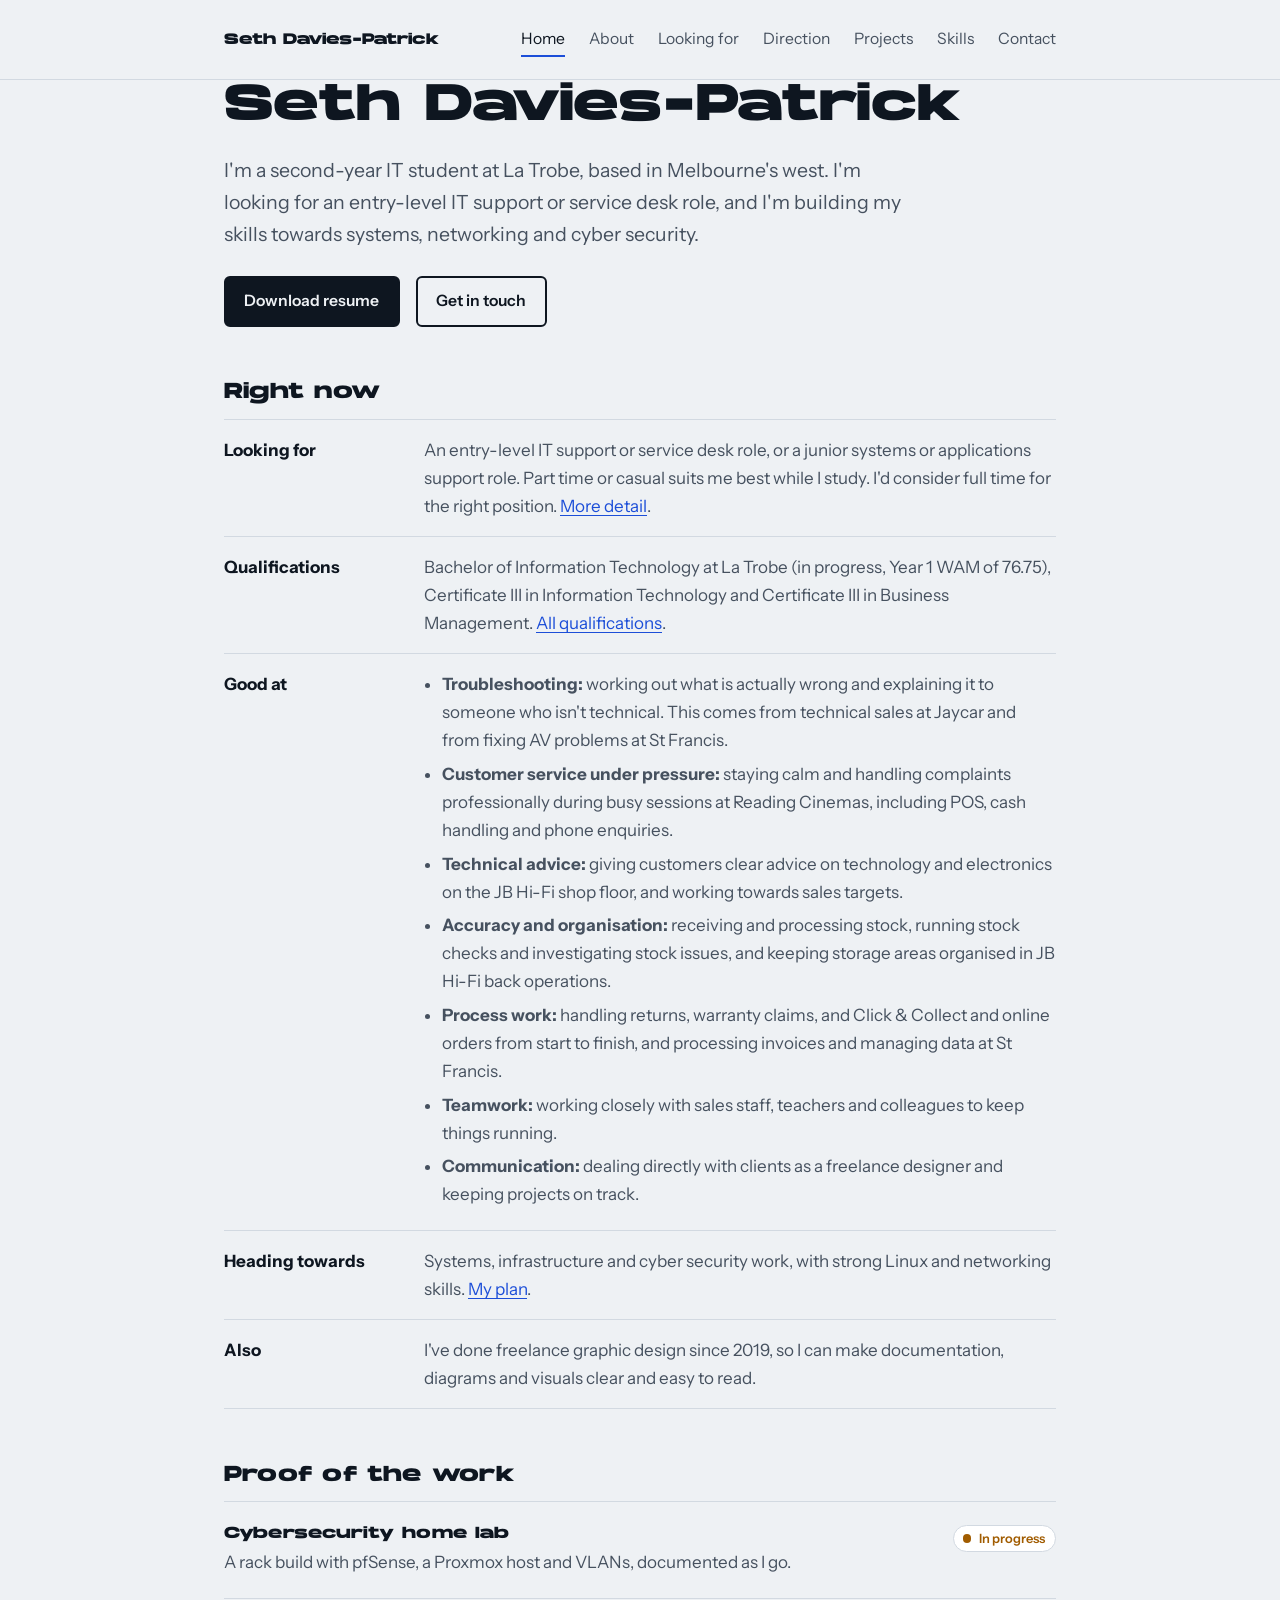
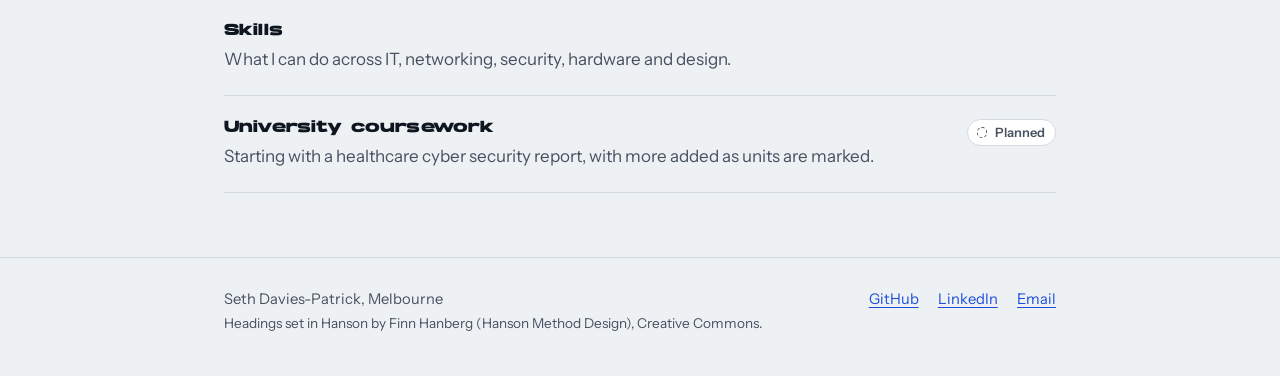
==== index.html @ 39760b89 "MANY CHANGES" ====
<!DOCTYPE html>
<html lang="en">
<head>
<meta charset="utf-8">
<meta name="viewport" content="width=device-width, initial-scale=1">
<title>Seth Davies-Patrick | IT student looking for a support role</title>
<meta name="description" content="Seth Davies-Patrick, a second-year IT student in Melbourne's west looking for an entry-level IT support or service desk role.">
<meta name="color-scheme" content="light dark">
<link rel="icon" href="data:image/svg+xml,%3Csvg xmlns='http://www.w3.org/2000/svg' viewBox='0 0 32 32'%3E%3Crect width='32' height='32' rx='6' fill='%230e1620'/%3E%3Ccircle cx='9' cy='16' r='3' fill='%233dd68c'/%3E%3Cpath d='M14 16h10M19 10v12' stroke='%23fff' stroke-width='2.4' stroke-linecap='round'/%3E%3C/svg%3E">
<link rel="preconnect" href="https://fonts.googleapis.com">
<link rel="preconnect" href="https://fonts.gstatic.com" crossorigin>
<link rel="stylesheet" href="https://fonts.googleapis.com/css2?family=Bricolage+Grotesque:opsz,wght@12..96,600;12..96,700;12..96,800&family=Instrument+Sans:wght@400;500;600&display=swap">
<link rel="stylesheet" href="assets/css/style.css">
</head>
<body>
<a class="skip" href="#main">Skip to content</a>
<header class="site-header">
  <div class="wrap">
    <a class="brand" href="index.html">Seth Davies-Patrick</a>
    <nav class="site-nav" aria-label="Main"><a href="index.html" aria-current="page">Home</a><a href="about.html">About</a><a href="looking-for.html">Looking for</a><a href="direction.html">Direction</a><a href="projects/index.html">Projects</a><a href="skills.html">Skills</a><a href="contact.html">Contact</a></nav>
  </div>
</header>
<main id="main" class="wrap">
<section class="hero"><h1>Seth Davies-Patrick</h1><p class="lede">I'm a second-year IT student at La Trobe, based in Melbourne's west. I'm looking for an entry-level IT support or service desk role, and I'm building my skills towards systems, networking and cyber security.</p>
  <div class="actions">
    <a class="btn primary" href="resume.pdf">Download resume</a>
    <a class="btn" href="contact.html">Get in touch</a>
  </div>
</section>
<section class="section">
  <h2>Right now</h2>
  <dl class="facts">
    <div><dt>Looking for</dt><dd>An entry-level IT support or service desk role, or a junior systems or applications support role. Part time or casual suits me best while I study. I'd consider full time for the right position. <a href="looking-for.html">More detail</a>.</dd></div>
    <div><dt>Qualifications</dt><dd>Bachelor of Information Technology at La Trobe (in progress, Year 1 WAM of 76.75), Certificate III in Information Technology and Certificate III in Business Management. <a href="about.html#education">All qualifications</a>.</dd></div>
    <div><dt>Good at</dt><dd>
      <ul class="plain" style="margin-bottom:0;padding-left:1.1rem">
        <li><strong>Troubleshooting:</strong> working out what is actually wrong and explaining it to someone who isn't technical. This comes from technical sales at Jaycar and from fixing AV problems at St Francis.</li>
        <li><strong>Customer service under pressure:</strong> staying calm and handling complaints professionally during busy sessions at Reading Cinemas, including POS, cash handling and phone enquiries.</li>
        <li><strong>Technical advice:</strong> giving customers clear advice on technology and electronics on the JB Hi-Fi shop floor, and working towards sales targets.</li>
        <li><strong>Accuracy and organisation:</strong> receiving and processing stock, running stock checks and investigating stock issues, and keeping storage areas organised in JB Hi-Fi back operations.</li>
        <li><strong>Process work:</strong> handling returns, warranty claims, and Click &amp; Collect and online orders from start to finish, and processing invoices and managing data at St Francis.</li>
        <li><strong>Teamwork:</strong> working closely with sales staff, teachers and colleagues to keep things running.</li>
        <li><strong>Communication:</strong> dealing directly with clients as a freelance designer and keeping projects on track.</li>
      </ul></dd></div>
    <div><dt>Heading towards</dt><dd>Systems, infrastructure and cyber security work, with strong Linux and networking skills. <a href="direction.html">My plan</a>.</dd></div>
    <div><dt>Also</dt><dd>I've done freelance graphic design since 2019, so I can make documentation, diagrams and visuals clear and easy to read.</dd></div>
  </dl>
</section>
<section class="section">
  <h2>Proof of the work</h2>
  <div class="rows">
    <article class="row">
      <div>
        <h3><a href="projects/homelab.html">Cybersecurity home lab</a></h3>
        <p>A rack build with pfSense, a Proxmox host and VLANs, documented as I go.</p>
      </div>
      <span class="chip progress">In progress</span>
    </article>
    <article class="row">
      <div>
        <h3><a href="skills.html">Skills</a></h3>
        <p>What I can do across IT, networking, security, hardware and design.</p>
      </div>
    </article>
    <article class="row">
      <div>
        <h3><a href="projects/uni-coursework.html">University coursework</a></h3>
        <p>Starting with a healthcare cyber security report, with more added as units are marked.</p>
      </div>
      <span class="chip planned">Planned</span>
    </article>
  </div>
</section>

</main>
<footer class="site-footer">
  <div class="wrap">
    <p>Seth Davies-Patrick, Melbourne<br><span class="credit">Headings set in Hanson by Finn Hanberg (Hanson Method Design), Creative Commons.</span></p>
    <div class="links">
      <a href="https://github.com/sethosauruss" rel="noopener">GitHub</a>
      <a href="https://au.linkedin.com/in/sethdaviespatrick" rel="noopener">LinkedIn</a>
      <a href="mailto:sethdaviespatrick@gmail.com">Email</a>
    </div>
  </div>
</footer>
</body>
</html>
---- assets/css/style.css ----
@font-face {
  font-family: "Hanson";
  src: url("../fonts/hanson-bold.woff2") format("woff2");
  font-weight: 700;
  font-style: normal;
  font-display: swap;
}

/* Seth Davies-Patrick portfolio
   Look: light, cool-grey, network-diagram. VLAN colours are the only accents. */

:root {
  --bg: #eef1f4;
  --panel: #ffffff;
  --ink: #0e1620;
  --ink-2: #46515f;
  --line: #d2d9e1;
  --accent: #1c4ed8;
  --ok: #0b8a4b;
  --lab: #6a3fd1;
  --trusted: #1c4ed8;
  --iot: #a15c00;

  --font-head: "Hanson", "Segoe UI", system-ui, sans-serif;
  --font-body: "Instrument Sans", "Segoe UI", system-ui, sans-serif;
  --font-mono: "JetBrains Mono", ui-monospace, Consolas, monospace;
  --col: 880px;
}

@media (prefers-color-scheme: dark) {
  :root {
    --bg: #0c1118;
    --panel: #131a23;
    --ink: #e8edf3;
    --ink-2: #9aa6b5;
    --line: #243040;
    --accent: #7aa2ff;
    --ok: #3dd68c;
    --lab: #b79cff;
    --trusted: #7aa2ff;
    --iot: #f0a94a;
  }
}

* { box-sizing: border-box; }

html { -webkit-text-size-adjust: 100%; }

body {
  margin: 0;
  background: var(--bg);
  color: var(--ink);
  font-family: var(--font-body);
  font-size: 1.0625rem;
  line-height: 1.65;
  -webkit-font-smoothing: antialiased;
}

a { color: var(--accent); text-underline-offset: 3px; }
a:hover { text-decoration-thickness: 2px; }
:focus-visible { outline: 3px solid var(--accent); outline-offset: 2px; border-radius: 2px; }

.skip {
  position: absolute; left: -999px; top: 0;
  background: var(--panel); color: var(--ink); padding: .6rem 1rem; z-index: 10;
}
.skip:focus { left: 1rem; top: 1rem; }

.wrap { max-width: var(--col); margin: 0 auto; padding: 0 1.5rem; }

/* ---------- Header / footer ---------- */
.site-header { padding: 1.4rem 0; border-bottom: 1px solid var(--line); }
.site-header .wrap {
  display: flex; flex-wrap: wrap; align-items: baseline;
  justify-content: space-between; gap: .6rem 2rem;
}
.brand {
  font-family: var(--font-head); font-weight: 700; font-size: .95rem;
  color: var(--ink); text-decoration: none;
}
.site-nav { display: flex; flex-wrap: wrap; gap: .3rem 1.5rem; }
.site-nav a {
  color: var(--ink-2); text-decoration: none; font-size: .98rem;
  padding: .2rem 0; border-bottom: 2px solid transparent;
}
.site-nav a:hover { color: var(--ink); }
.site-nav a[aria-current="page"] { color: var(--ink); border-bottom-color: var(--accent); }

.site-footer { border-top: 1px solid var(--line); padding: 1.8rem 0 2.5rem; margin-top: 4rem; }
.site-footer .wrap {
  display: flex; flex-wrap: wrap; justify-content: space-between; gap: .6rem 2rem;
  color: var(--ink-2); font-size: .92rem;
}
.site-footer p { margin: 0; }
.site-footer .links { display: flex; gap: 1.2rem; }

/* ---------- Type ---------- */
h1, h2, h3 { font-family: var(--font-head); line-height: 1.15; margin: 0; letter-spacing: .01em; font-weight: 700; }
h1 { font-size: clamp(1.9rem, 5.2vw, 3.2rem); font-weight: 700; letter-spacing: .005em; line-height: 1.1; overflow-wrap: anywhere; }
h2 { font-size: 1.35rem; font-weight: 700; margin-bottom: .8rem; }
h3 { font-size: 1rem; font-weight: 700; margin-bottom: .3rem; }
p { margin: 0 0 1em; max-width: 66ch; }
.lede { font-size: 1.22rem; color: var(--ink-2); max-width: 54ch; margin-top: 1.1rem; }

main { padding-top: 3.2rem; }
.section { margin-top: 3.4rem; }
.section > p:last-child { margin-bottom: 0; }

.mono { font-family: var(--font-mono); font-size: .85rem; }

/* ---------- Hero ---------- */
.hero .actions { display: flex; flex-wrap: wrap; gap: .8rem 1rem; margin-top: 1.6rem; }
.btn {
  display: inline-block; text-decoration: none; font-weight: 600; font-size: .98rem;
  padding: .65rem 1.15rem; border-radius: 6px; border: 2px solid var(--ink);
  color: var(--ink);
}
.btn:hover { background: var(--ink); color: var(--bg); }
.btn.primary { background: var(--ink); color: var(--bg); }
.btn.primary:hover { background: var(--accent); border-color: var(--accent); color: #fff; }

/* ---------- Topology diagram ---------- */
.topology { margin: 3rem 0 0; }
.topology .panel {
  background: var(--panel); border: 1px solid var(--line); border-radius: 8px;
  padding: 1.2rem 1rem 1rem;
}
.topology svg { display: block; width: 100%; height: auto; }
.topology figcaption { margin-top: .8rem; color: var(--ink-2); font-size: .92rem; max-width: 70ch; }

.d-box { fill: var(--panel); stroke: var(--ink); stroke-width: 1.6; }
.d-box.planned { stroke: var(--ink); }
.d-link { stroke: var(--ink); stroke-width: 1.6; fill: none; }
.d-title { fill: var(--ink); font: 700 14px var(--font-body); }
.d-sub { fill: var(--ink-2); font: 400 12px var(--font-body); }
.d-label { fill: var(--ink-2); font: 500 12px var(--font-body); }
.d-rule { stroke: var(--line); stroke-width: 1; }
.d-bar-lab { fill: var(--lab); }
.d-bar-trusted { fill: var(--trusted); }
.d-bar-iot { fill: var(--iot); }
.d-led { fill: var(--ok); }

.diagram-list { display: none; margin: 0; padding: 0; list-style: none; }
.diagram-list li { padding: .5rem 0; border-top: 1px solid var(--line); }
.diagram-list li:first-child { border-top: 0; }

/* ---------- Status chips ---------- */
.chip {
  display: inline-flex; align-items: center; gap: .45rem; white-space: nowrap;
  font-size: .8rem; font-weight: 600; padding: .12rem .65rem .12rem .55rem;
  border: 1px solid var(--line); border-radius: 999px; background: var(--panel); color: var(--ink);
}
.chip::before { content: ""; width: .55rem; height: .55rem; border-radius: 50%; background: currentColor; }
.chip.running { color: var(--ok); }
.chip.progress { color: var(--iot); }
.chip.planned::before { background: transparent; border: 1.5px dashed currentColor; }
.chip.planned { color: var(--ink-2); }
.chip span { color: var(--ink); }

/* ---------- Rows (project index, facts) ---------- */
.rows { border-top: 1px solid var(--line); }
.row {
  display: grid; grid-template-columns: 1fr auto; gap: .4rem 1.5rem;
  padding: 1.4rem 0; border-bottom: 1px solid var(--line); align-items: start;
}
.row h3 a { color: var(--ink); text-decoration: none; }
.row h3 a:hover { color: var(--accent); text-decoration: underline; }
.row p { margin: 0; color: var(--ink-2); }

dl.facts { margin: 0; border-top: 1px solid var(--line); }
dl.facts > div {
  display: grid; grid-template-columns: 11rem 1fr; gap: .3rem 1.5rem;
  padding: 1rem 0; border-bottom: 1px solid var(--line);
}
dl.facts dt { font-weight: 700; font-family: var(--font-body); }
dl.facts dd { margin: 0; color: var(--ink-2); }

/* ---------- Lists on content pages ---------- */
.plain { margin: 0 0 1em; padding-left: 1.2rem; max-width: 66ch; }
.plain li { margin-bottom: .35rem; }

.vlans { display: grid; gap: .8rem; margin: 1rem 0 0; padding: 0; list-style: none; max-width: 66ch; }
.vlans li {
  background: var(--panel); border: 1px solid var(--line); border-left: 6px solid var(--c);
  padding: .8rem 1rem; border-radius: 4px;
}
.vlans strong { font-family: var(--font-body); }
.vlans .lab { --c: var(--lab); }
.vlans .trusted { --c: var(--trusted); }
.vlans .iot { --c: var(--iot); }

.steps { margin: 0 0 1em; padding-left: 1.4rem; max-width: 66ch; }
.steps li { margin-bottom: .5rem; padding-left: .3rem; }

.skillset { margin-top: 1.6rem; }
.skillset ul { list-style: none; padding: 0; margin: .5rem 0 0; display: flex; flex-wrap: wrap; gap: .5rem; }
.skillset li {
  background: var(--panel); border: 1px solid var(--line); border-radius: 6px;
  padding: .25rem .7rem; font-size: .95rem;
}

.empty {
  border: 2px dashed var(--line); border-radius: 8px; padding: 1.4rem 1.5rem; max-width: 66ch;
  color: var(--ink-2);
}
.empty p:last-child { margin-bottom: 0; }

.meta { color: var(--ink-2); font-size: .95rem; margin-top: .8rem; }

/* ---------- Small screens ---------- */
@media (max-width: 680px) {
  .topology svg { display: none; }
  .diagram-list { display: block; }
  .row { grid-template-columns: 1fr; }
  dl.facts > div { grid-template-columns: 1fr; }
  main { padding-top: 2.2rem; }
}

@media (prefers-reduced-motion: reduce) {
  * { scroll-behavior: auto !important; }
}

.credit { font-size: .85rem; }

.tag { display: inline-block; font-size: .78rem; font-weight: 600; letter-spacing: .02em; color: var(--ink-2); border: 1px solid var(--line); background: var(--panel); border-radius: 4px; padding: .05rem .5rem; margin-bottom: .45rem; }
.row p + p { margin-top: .6rem; }

.title-lg { font-size: clamp(1.9rem, 5.2vw, 3.2rem); line-height: 1.1; letter-spacing: .005em; overflow-wrap: anywhere; margin-bottom: 1rem; }
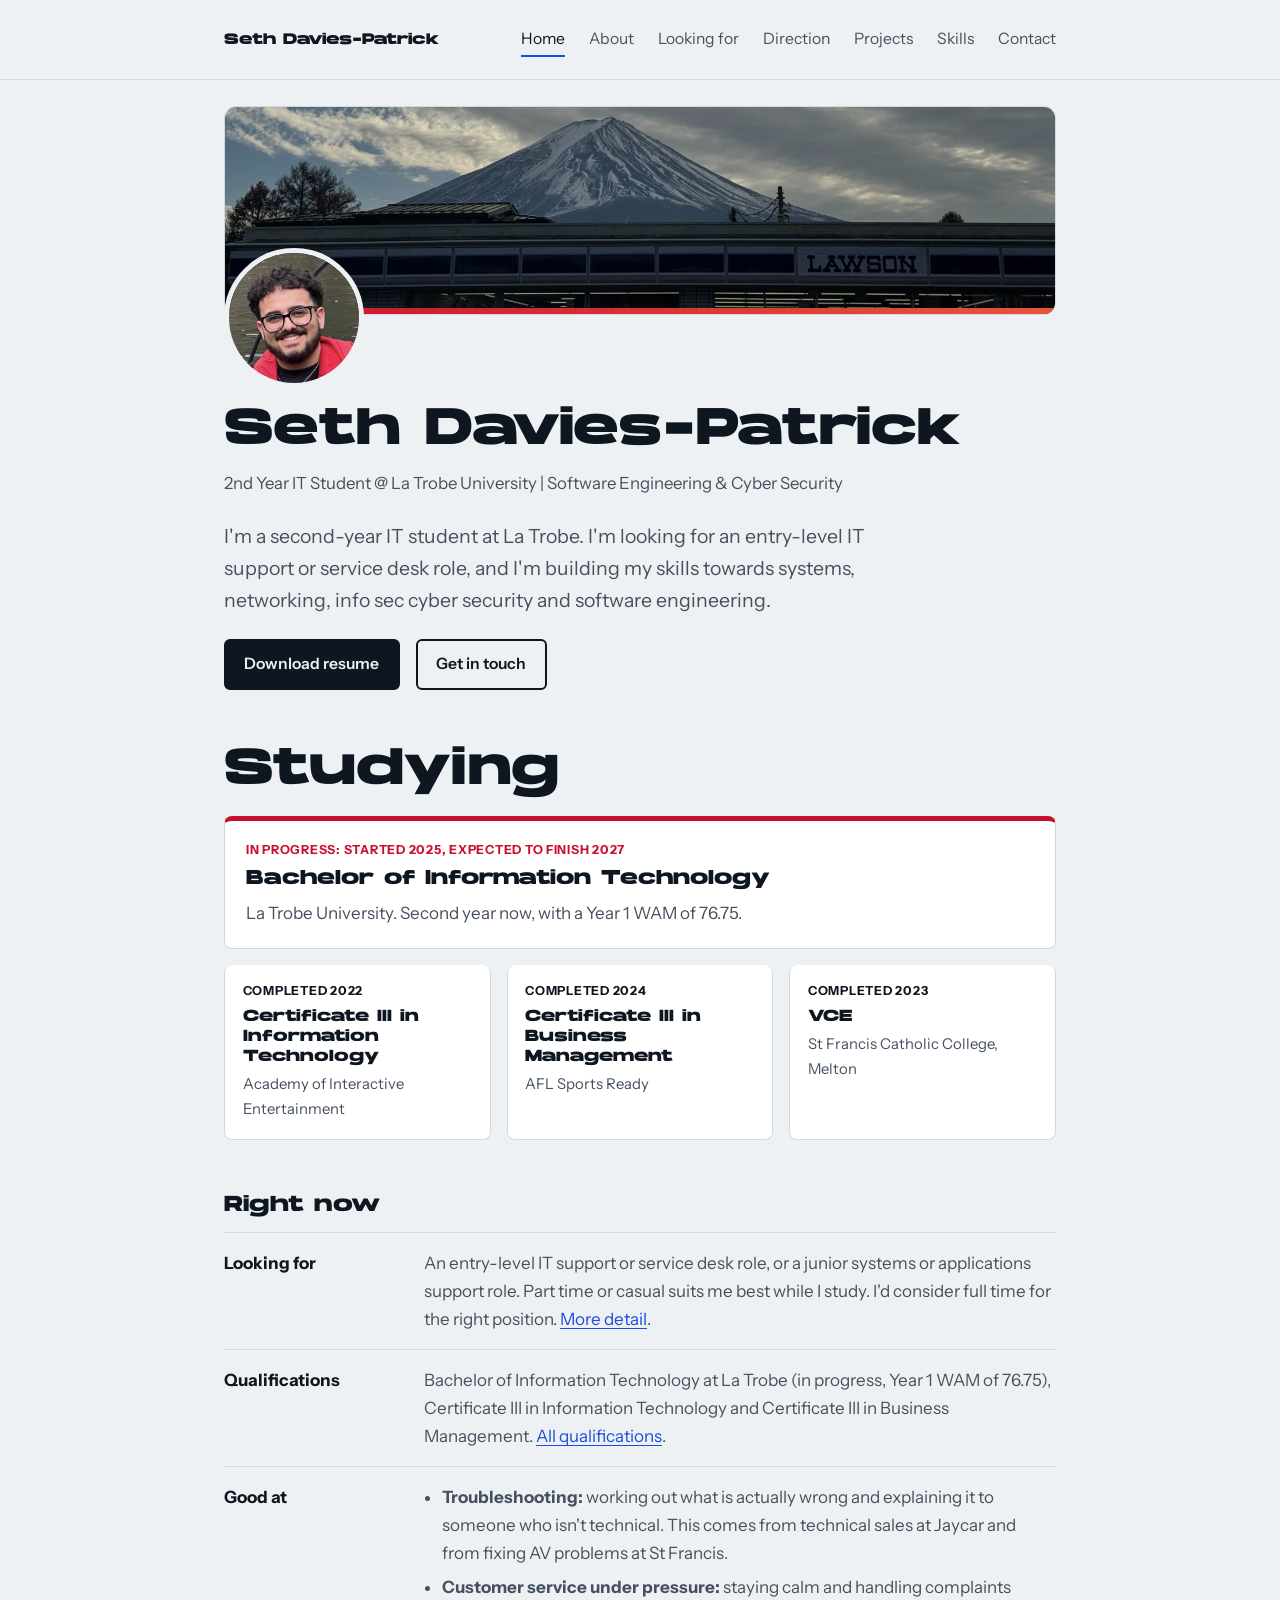
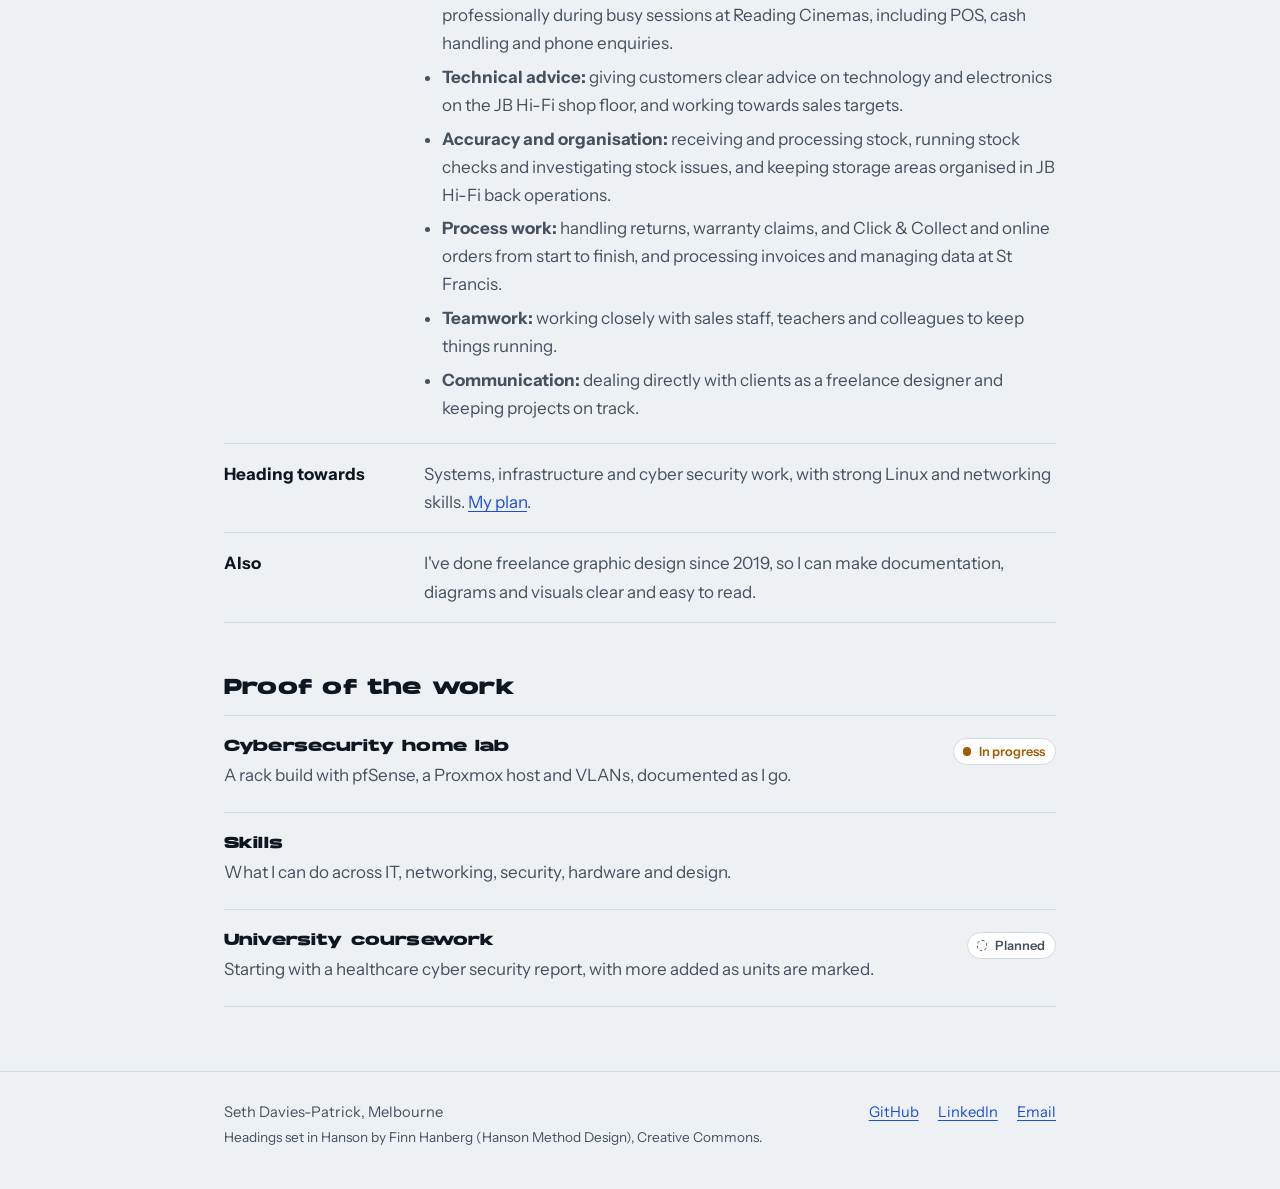
==== commit 0225f90b: "Widen target roles" ====
--- a/index.html
+++ b/index.html
@@ -21,10 +21,34 @@
   </div>
 </header>
 <main id="main" class="wrap">
-<section class="hero"><h1>Seth Davies-Patrick</h1><p class="lede">I'm a second-year IT student at La Trobe, based in Melbourne's west. I'm looking for an entry-level IT support or service desk role, and I'm building my skills towards systems, networking and cyber security.</p>
+
+<section class="profile">
+  <div class="banner"><img src="assets/img/banner.jpg" width="1400" height="350" alt="Mount Fuji rising behind a convenience store at dusk"></div>
+  <div class="profile-head">
+    <img class="pfp" src="assets/img/pfp.jpg" width="200" height="200" alt="Photo of Seth Davies-Patrick">
+    <div>
+      <h1>Seth Davies-Patrick</h1>
+      <p class="tagline">2nd Year IT Student @ La Trobe University | Software Engineering & Cyber Security</p>
+    </div>
+  </div>
+  <p class="lede">I'm a second-year IT student at La Trobe. I'm looking for an entry-level IT support or service desk role, and I'm building my skills towards systems, networking, info sec cyber security and software engineering.</p>
   <div class="actions">
     <a class="btn primary" href="resume.pdf">Download resume</a>
     <a class="btn" href="contact.html">Get in touch</a>
+  </div>
+</section>
+
+<section class="section studying">
+  <h2 class="title-lg">Studying</h2>
+  <div class="study-main">
+    <span class="k">In progress: started 2025, expected to finish 2027</span>
+    <strong>Bachelor of Information Technology</strong>
+    <span>La Trobe University. Second year now, with a Year 1 WAM of 76.75.</span>
+  </div>
+  <div class="tiles">
+    <a class="tile" href="about.html#education"><span class="k">Completed 2022</span><strong>Certificate III in Information Technology</strong><span>Academy of Interactive Entertainment</span></a>
+    <a class="tile" href="about.html#education"><span class="k">Completed 2024</span><strong>Certificate III in Business Management</strong><span>AFL Sports Ready</span></a>
+    <a class="tile" href="about.html#education"><span class="k">Completed 2023</span><strong>VCE</strong><span>St Francis Catholic College, Melton</span></a>
   </div>
 </section>
 <section class="section">
--- a/assets/css/style.css
+++ b/assets/css/style.css
@@ -20,6 +20,8 @@
   --lab: #6a3fd1;
   --trusted: #1c4ed8;
   --iot: #a15c00;
+  --red-1: #c8102e;
+  --red-2: #e8553a;
 
   --font-head: "Hanson", "Segoe UI", system-ui, sans-serif;
   --font-body: "Instrument Sans", "Segoe UI", system-ui, sans-serif;
@@ -39,6 +41,8 @@
     --lab: #b79cff;
     --trusted: #7aa2ff;
     --iot: #f0a94a;
+    --red-1: #ff5c6c;
+    --red-2: #ff8a5c;
   }
 }
 
@@ -103,6 +107,7 @@
 .lede { font-size: 1.22rem; color: var(--ink-2); max-width: 54ch; margin-top: 1.1rem; }
 
 main { padding-top: 3.2rem; }
+main:has(.profile) { padding-top: 1.6rem; }
 .section { margin-top: 3.4rem; }
 .section > p:last-child { margin-bottom: 0; }
 
@@ -226,3 +231,38 @@
 .row p + p { margin-top: .6rem; }
 
 .title-lg { font-size: clamp(1.9rem, 5.2vw, 3.2rem); line-height: 1.1; letter-spacing: .005em; overflow-wrap: anywhere; margin-bottom: 1rem; }
+
+/* ---------- Home profile ---------- */
+.profile { margin-top: 0; }
+.banner { position: relative; border-radius: 12px; overflow: hidden; border: 1px solid var(--line); }
+.banner img { display: block; width: 100%; height: auto; aspect-ratio: 4 / 1; object-fit: cover; }
+.banner::after { content: ""; position: absolute; left: 0; right: 0; bottom: 0; height: 6px;
+  background: linear-gradient(90deg, var(--red-1), var(--red-2)); }
+.profile-head { display: block; margin-top: -4.2rem; padding: 0; position: relative; }
+.pfp { display: block; width: 140px; height: 140px; margin-bottom: 1rem; border-radius: 50%; object-fit: cover; border: 5px solid var(--bg); background: var(--panel); flex: none; }
+.profile-head > div { min-width: 0; }
+.tagline { margin: .6rem 0 0; color: var(--ink-2); font-size: 1.05rem; }
+.profile .lede { margin-top: 1.4rem; }
+.profile .actions { display: flex; flex-wrap: wrap; gap: .8rem 1rem; margin-top: 1.4rem; }
+.tiles { display: grid; grid-template-columns: repeat(3, 1fr); gap: 1rem; margin-top: 2rem; }
+.tile { background: var(--panel); border: 1px solid var(--line); border-top: 5px solid var(--c); border-radius: 8px;
+  padding: 1rem 1.1rem 1.1rem; display: flex; flex-direction: column; gap: .35rem; }
+.tile .k { font-size: .78rem; font-weight: 700; letter-spacing: .06em; text-transform: uppercase; color: var(--c); }
+.tile strong { font-family: var(--font-head); font-size: 1rem; line-height: 1.25; }
+.tile span:last-child { color: var(--ink-2); font-size: .93rem; }
+.t-blue, .t-purple, .t-amber { --c: var(--red-1); }
+@media (max-width: 680px) {
+  .tiles { grid-template-columns: 1fr; }
+  .banner img { aspect-ratio: 5 / 2; }
+  .pfp { width: 110px; height: 110px; }
+  .profile-head { margin-top: -3.4rem; padding: 0; }
+}
+
+.study-main { background: var(--panel); border: 1px solid var(--line); border-top: 5px solid var(--red-1); border-radius: 8px;
+  padding: 1.2rem 1.3rem 1.3rem; display: flex; flex-direction: column; gap: .4rem; }
+.study-main .k { font-size: .78rem; font-weight: 700; letter-spacing: .06em; text-transform: uppercase; color: var(--red-1); }
+.study-main strong { font-family: var(--font-head); font-size: 1.25rem; line-height: 1.25; }
+.study-main span:last-child { color: var(--ink-2); }
+.studying .tiles { margin-top: 1rem; }
+a.tile { text-decoration: none; color: var(--ink); }
+a.tile:hover { border-color: var(--red-1); }
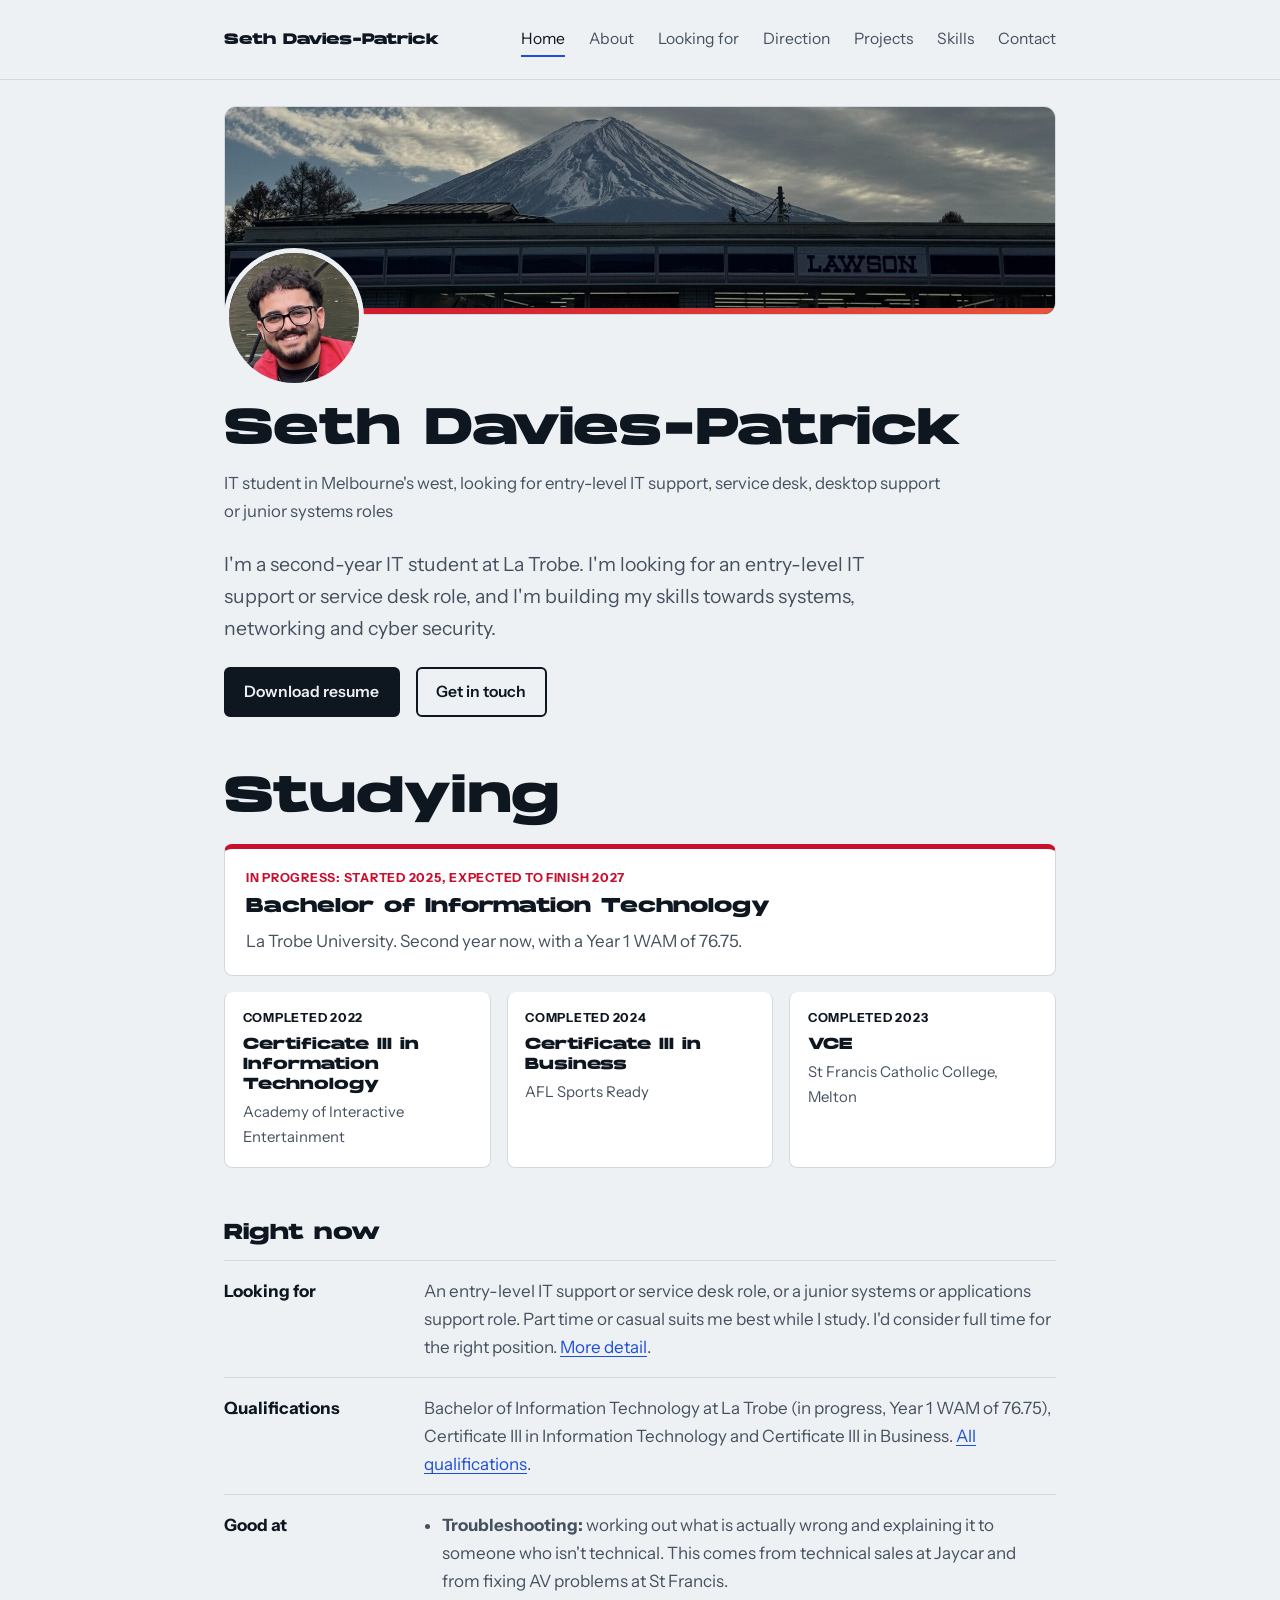
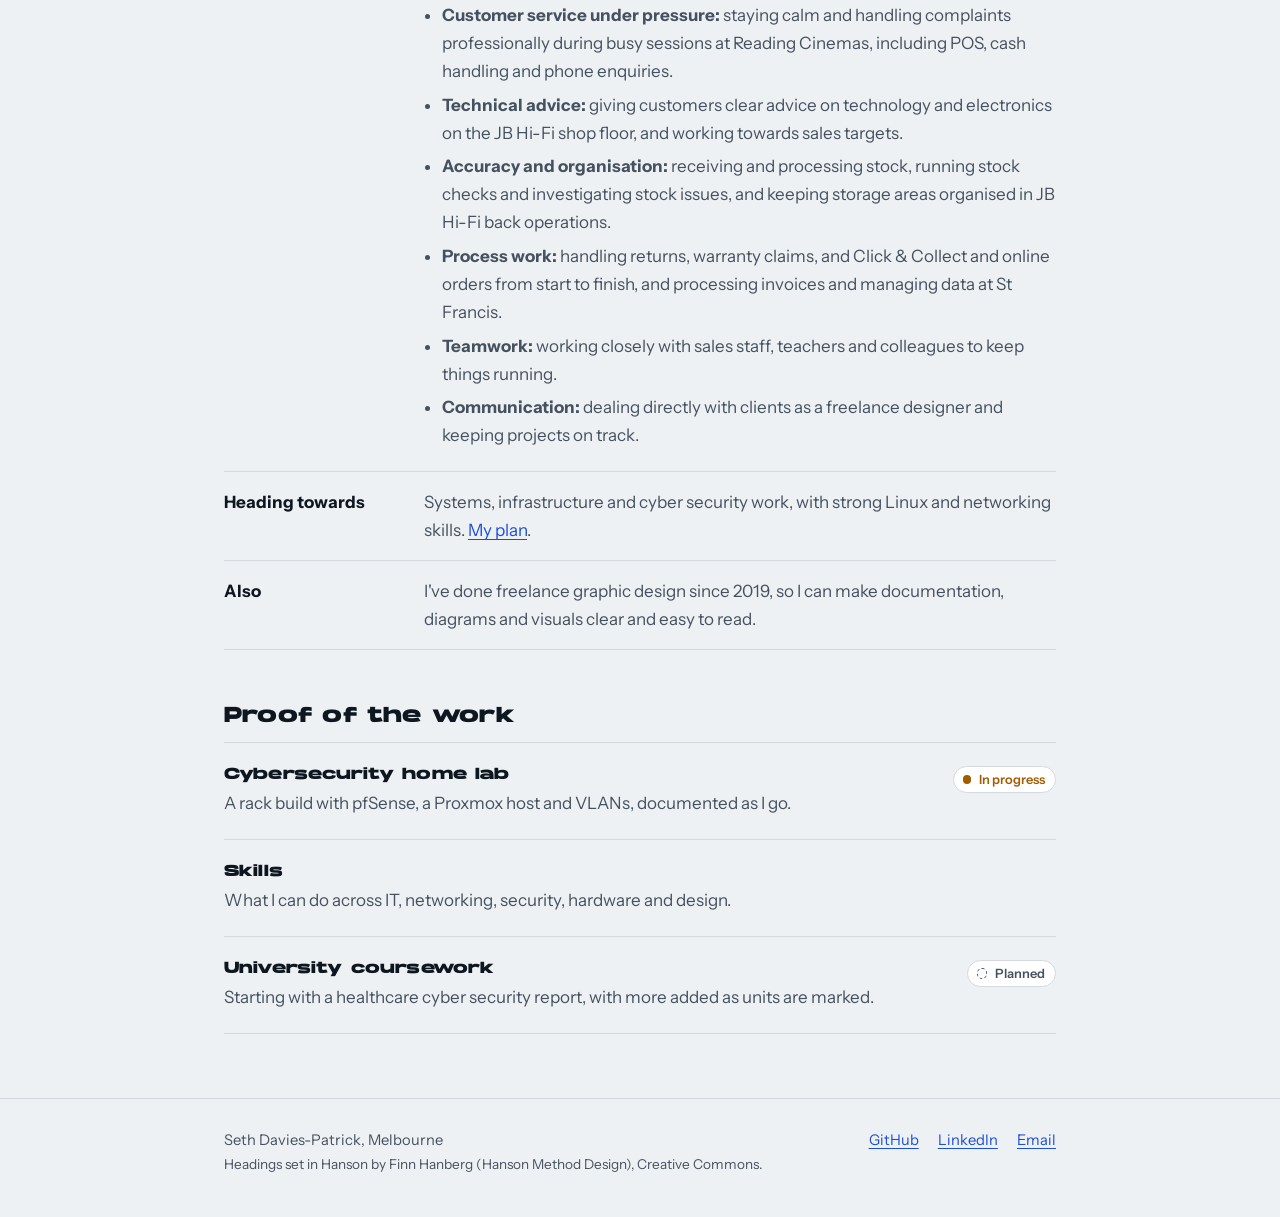
==== commit 84c440b6: "Add VET transscript" ====
--- a/index.html
+++ b/index.html
@@ -28,10 +28,10 @@
     <img class="pfp" src="assets/img/pfp.jpg" width="200" height="200" alt="Photo of Seth Davies-Patrick">
     <div>
       <h1>Seth Davies-Patrick</h1>
-      <p class="tagline">2nd Year IT Student @ La Trobe University | Software Engineering & Cyber Security</p>
+      <p class="tagline">IT student in Melbourne's west, looking for entry-level IT support, service desk, desktop support or junior systems roles</p>
     </div>
   </div>
-  <p class="lede">I'm a second-year IT student at La Trobe. I'm looking for an entry-level IT support or service desk role, and I'm building my skills towards systems, networking, info sec cyber security and software engineering.</p>
+  <p class="lede">I'm a second-year IT student at La Trobe. I'm looking for an entry-level IT support or service desk role, and I'm building my skills towards systems, networking and cyber security.</p>
   <div class="actions">
     <a class="btn primary" href="resume.pdf">Download resume</a>
     <a class="btn" href="contact.html">Get in touch</a>
@@ -47,7 +47,7 @@
   </div>
   <div class="tiles">
     <a class="tile" href="about.html#education"><span class="k">Completed 2022</span><strong>Certificate III in Information Technology</strong><span>Academy of Interactive Entertainment</span></a>
-    <a class="tile" href="about.html#education"><span class="k">Completed 2024</span><strong>Certificate III in Business Management</strong><span>AFL Sports Ready</span></a>
+    <a class="tile" href="about.html#education"><span class="k">Completed 2024</span><strong>Certificate III in Business</strong><span>AFL Sports Ready</span></a>
     <a class="tile" href="about.html#education"><span class="k">Completed 2023</span><strong>VCE</strong><span>St Francis Catholic College, Melton</span></a>
   </div>
 </section>
@@ -55,7 +55,7 @@
   <h2>Right now</h2>
   <dl class="facts">
     <div><dt>Looking for</dt><dd>An entry-level IT support or service desk role, or a junior systems or applications support role. Part time or casual suits me best while I study. I'd consider full time for the right position. <a href="looking-for.html">More detail</a>.</dd></div>
-    <div><dt>Qualifications</dt><dd>Bachelor of Information Technology at La Trobe (in progress, Year 1 WAM of 76.75), Certificate III in Information Technology and Certificate III in Business Management. <a href="about.html#education">All qualifications</a>.</dd></div>
+    <div><dt>Qualifications</dt><dd>Bachelor of Information Technology at La Trobe (in progress, Year 1 WAM of 76.75), Certificate III in Information Technology and Certificate III in Business. <a href="about.html#education">All qualifications</a>.</dd></div>
     <div><dt>Good at</dt><dd>
       <ul class="plain" style="margin-bottom:0;padding-left:1.1rem">
         <li><strong>Troubleshooting:</strong> working out what is actually wrong and explaining it to someone who isn't technical. This comes from technical sales at Jaycar and from fixing AV problems at St Francis.</li>
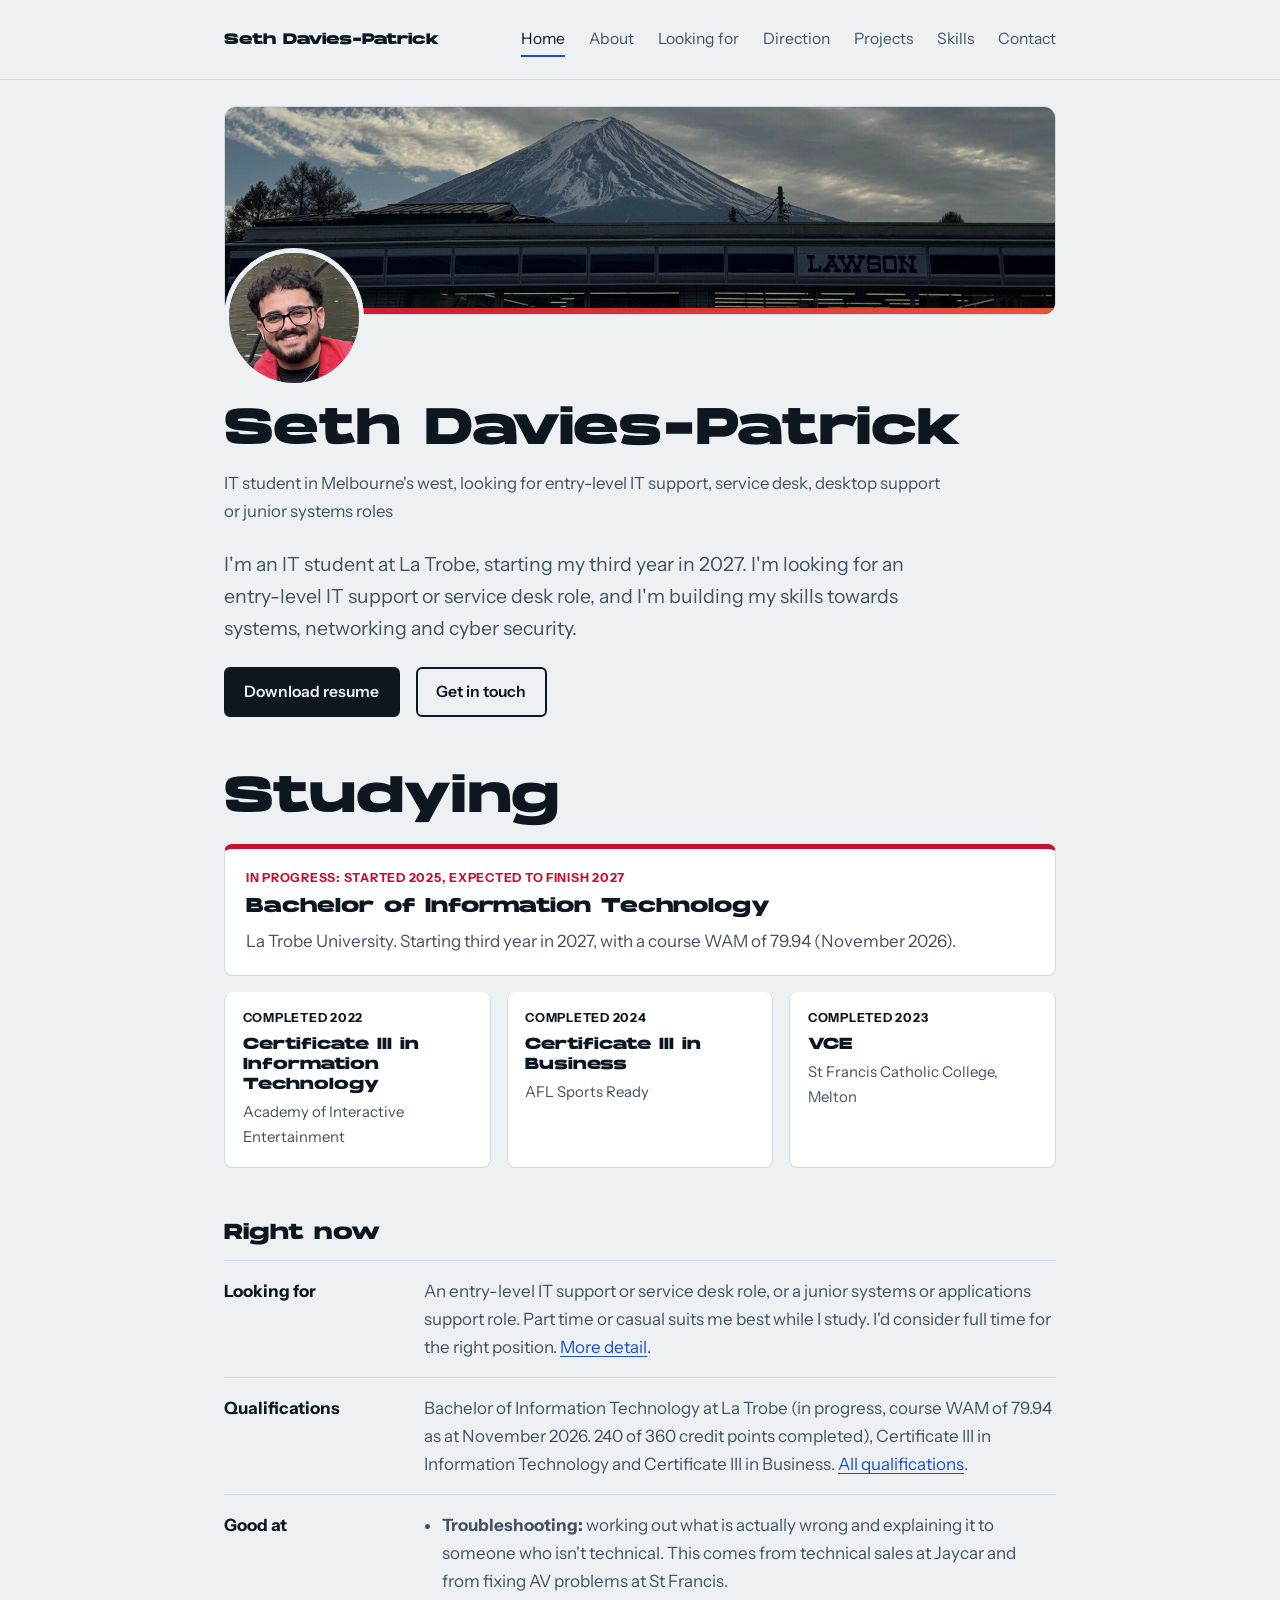
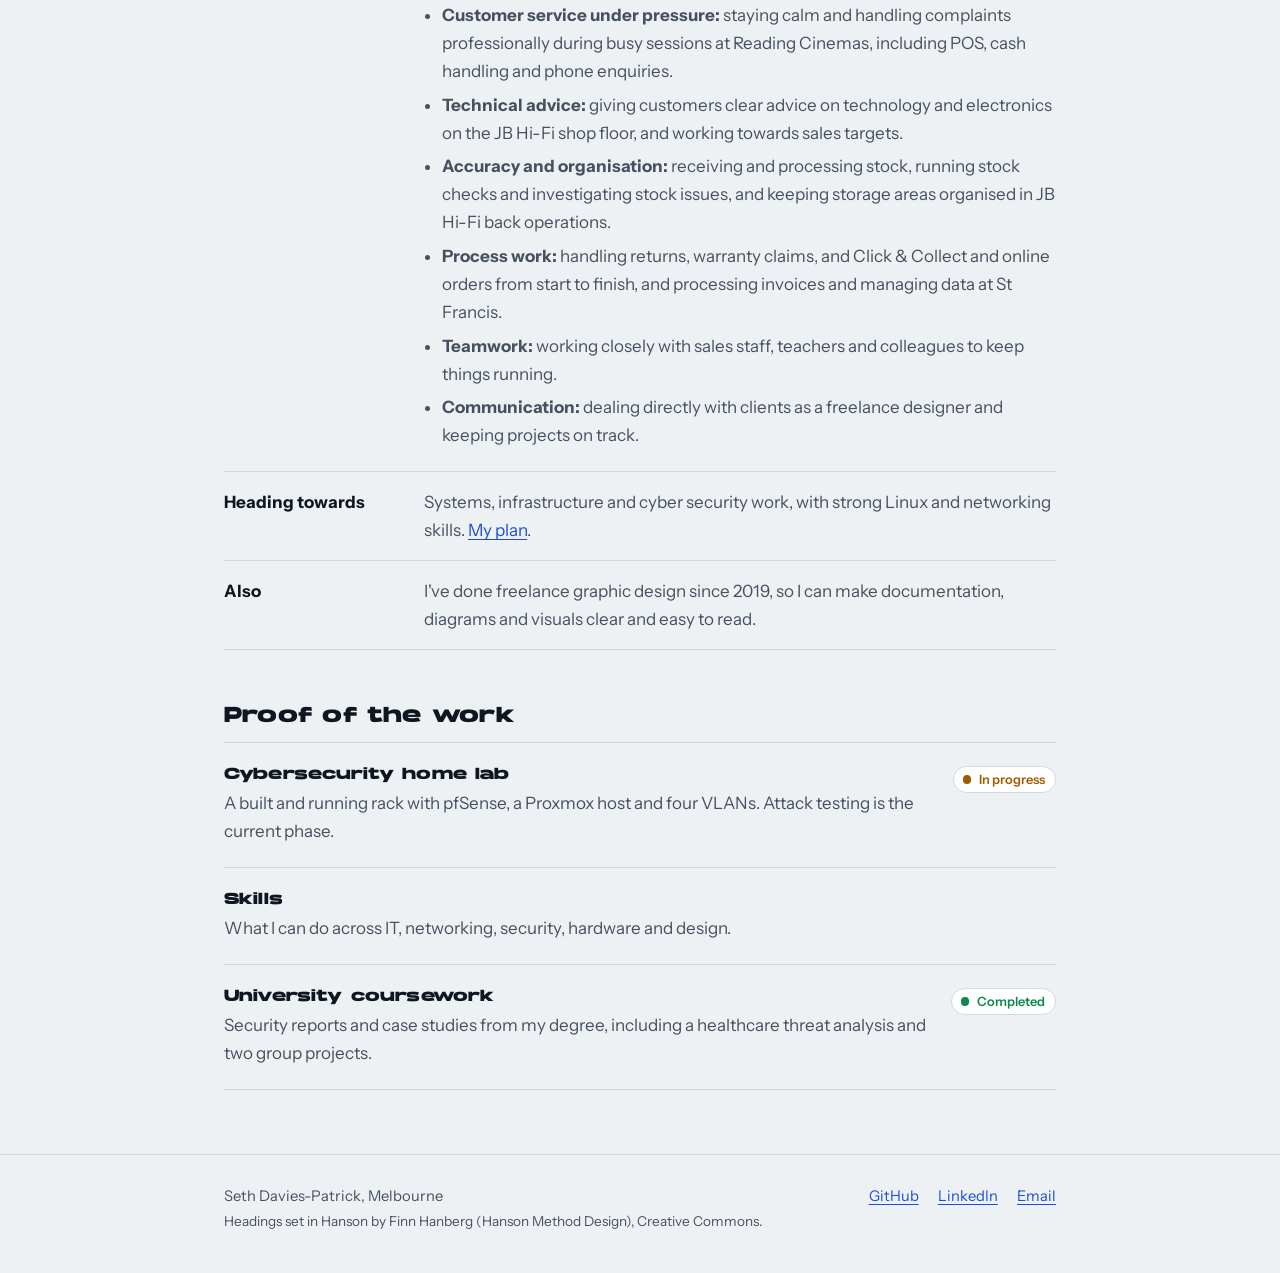
==== commit 91b41202: "Save old design" ====
--- a/index.html
+++ b/index.html
@@ -3,10 +3,12 @@
 <head>
 <meta charset="utf-8">
 <meta name="viewport" content="width=device-width, initial-scale=1">
-<title>Seth Davies-Patrick | IT student looking for a support role</title>
-<meta name="description" content="Seth Davies-Patrick, a second-year IT student in Melbourne's west looking for an entry-level IT support or service desk role.">
+<title>Seth Davies-Patrick | Third-year IT student</title>
+<meta name="description" content="Seth Davies-Patrick, an IT student in Melbourne's west, starting third year, looking for an entry-level IT support or service desk role.">
 <meta name="color-scheme" content="light dark">
-<link rel="icon" href="data:image/svg+xml,%3Csvg xmlns='http://www.w3.org/2000/svg' viewBox='0 0 32 32'%3E%3Crect width='32' height='32' rx='6' fill='%230e1620'/%3E%3Ccircle cx='9' cy='16' r='3' fill='%233dd68c'/%3E%3Cpath d='M14 16h10M19 10v12' stroke='%23fff' stroke-width='2.4' stroke-linecap='round'/%3E%3C/svg%3E">
+<link rel="icon" href="assets/img/favicon-32.png" type="image/png" sizes="32x32">
+<link rel="icon" href="assets/img/favicon-512.png" type="image/png" sizes="512x512">
+<link rel="apple-touch-icon" href="assets/img/apple-touch-icon.png">
 <link rel="preconnect" href="https://fonts.googleapis.com">
 <link rel="preconnect" href="https://fonts.gstatic.com" crossorigin>
 <link rel="stylesheet" href="https://fonts.googleapis.com/css2?family=Bricolage+Grotesque:opsz,wght@12..96,600;12..96,700;12..96,800&family=Instrument+Sans:wght@400;500;600&display=swap">
@@ -31,7 +33,7 @@
       <p class="tagline">IT student in Melbourne's west, looking for entry-level IT support, service desk, desktop support or junior systems roles</p>
     </div>
   </div>
-  <p class="lede">I'm a second-year IT student at La Trobe. I'm looking for an entry-level IT support or service desk role, and I'm building my skills towards systems, networking and cyber security.</p>
+  <p class="lede">I'm an IT student at La Trobe, starting my third year in 2027. I'm looking for an entry-level IT support or service desk role, and I'm building my skills towards systems, networking and cyber security.</p>
   <div class="actions">
     <a class="btn primary" href="resume.pdf">Download resume</a>
     <a class="btn" href="contact.html">Get in touch</a>
@@ -43,7 +45,7 @@
   <div class="study-main">
     <span class="k">In progress: started 2025, expected to finish 2027</span>
     <strong>Bachelor of Information Technology</strong>
-    <span>La Trobe University. Second year now, with a Year 1 WAM of 76.75.</span>
+    <span>La Trobe University. Starting third year in 2027, with a course WAM of 79.94 (November 2026).</span>
   </div>
   <div class="tiles">
     <a class="tile" href="about.html#education"><span class="k">Completed 2022</span><strong>Certificate III in Information Technology</strong><span>Academy of Interactive Entertainment</span></a>
@@ -55,7 +57,7 @@
   <h2>Right now</h2>
   <dl class="facts">
     <div><dt>Looking for</dt><dd>An entry-level IT support or service desk role, or a junior systems or applications support role. Part time or casual suits me best while I study. I'd consider full time for the right position. <a href="looking-for.html">More detail</a>.</dd></div>
-    <div><dt>Qualifications</dt><dd>Bachelor of Information Technology at La Trobe (in progress, Year 1 WAM of 76.75), Certificate III in Information Technology and Certificate III in Business. <a href="about.html#education">All qualifications</a>.</dd></div>
+    <div><dt>Qualifications</dt><dd>Bachelor of Information Technology at La Trobe (in progress, course WAM of 79.94 as at November 2026. 240 of 360 credit points completed), Certificate III in Information Technology and Certificate III in Business. <a href="about.html#education">All qualifications</a>.</dd></div>
     <div><dt>Good at</dt><dd>
       <ul class="plain" style="margin-bottom:0;padding-left:1.1rem">
         <li><strong>Troubleshooting:</strong> working out what is actually wrong and explaining it to someone who isn't technical. This comes from technical sales at Jaycar and from fixing AV problems at St Francis.</li>
@@ -76,7 +78,7 @@
     <article class="row">
       <div>
         <h3><a href="projects/homelab.html">Cybersecurity home lab</a></h3>
-        <p>A rack build with pfSense, a Proxmox host and VLANs, documented as I go.</p>
+        <p>A built and running rack with pfSense, a Proxmox host and four VLANs. Attack testing is the current phase.</p>
       </div>
       <span class="chip progress">In progress</span>
     </article>
@@ -89,9 +91,9 @@
     <article class="row">
       <div>
         <h3><a href="projects/uni-coursework.html">University coursework</a></h3>
-        <p>Starting with a healthcare cyber security report, with more added as units are marked.</p>
+        <p>Security reports and case studies from my degree, including a healthcare threat analysis and two group projects.</p>
       </div>
-      <span class="chip planned">Planned</span>
+      <span class="chip running">Completed</span>
     </article>
   </div>
 </section>
--- a/assets/css/style.css
+++ b/assets/css/style.css
@@ -266,3 +266,10 @@
 .studying .tiles { margin-top: 1rem; }
 a.tile { text-decoration: none; color: var(--ink); }
 a.tile:hover { border-color: var(--red-1); }
+
+/* management zone colour */
+:root { --mgmt: #0b7a5c; }
+@media (prefers-color-scheme: dark) { :root { --mgmt: #5fd3ae; } }
+.d-bar-mgmt { fill: var(--mgmt); }
+.vlans .mgmt { --c: var(--mgmt); }
+code { font-family: ui-monospace, Menlo, Consolas, monospace; font-size: .9em; }
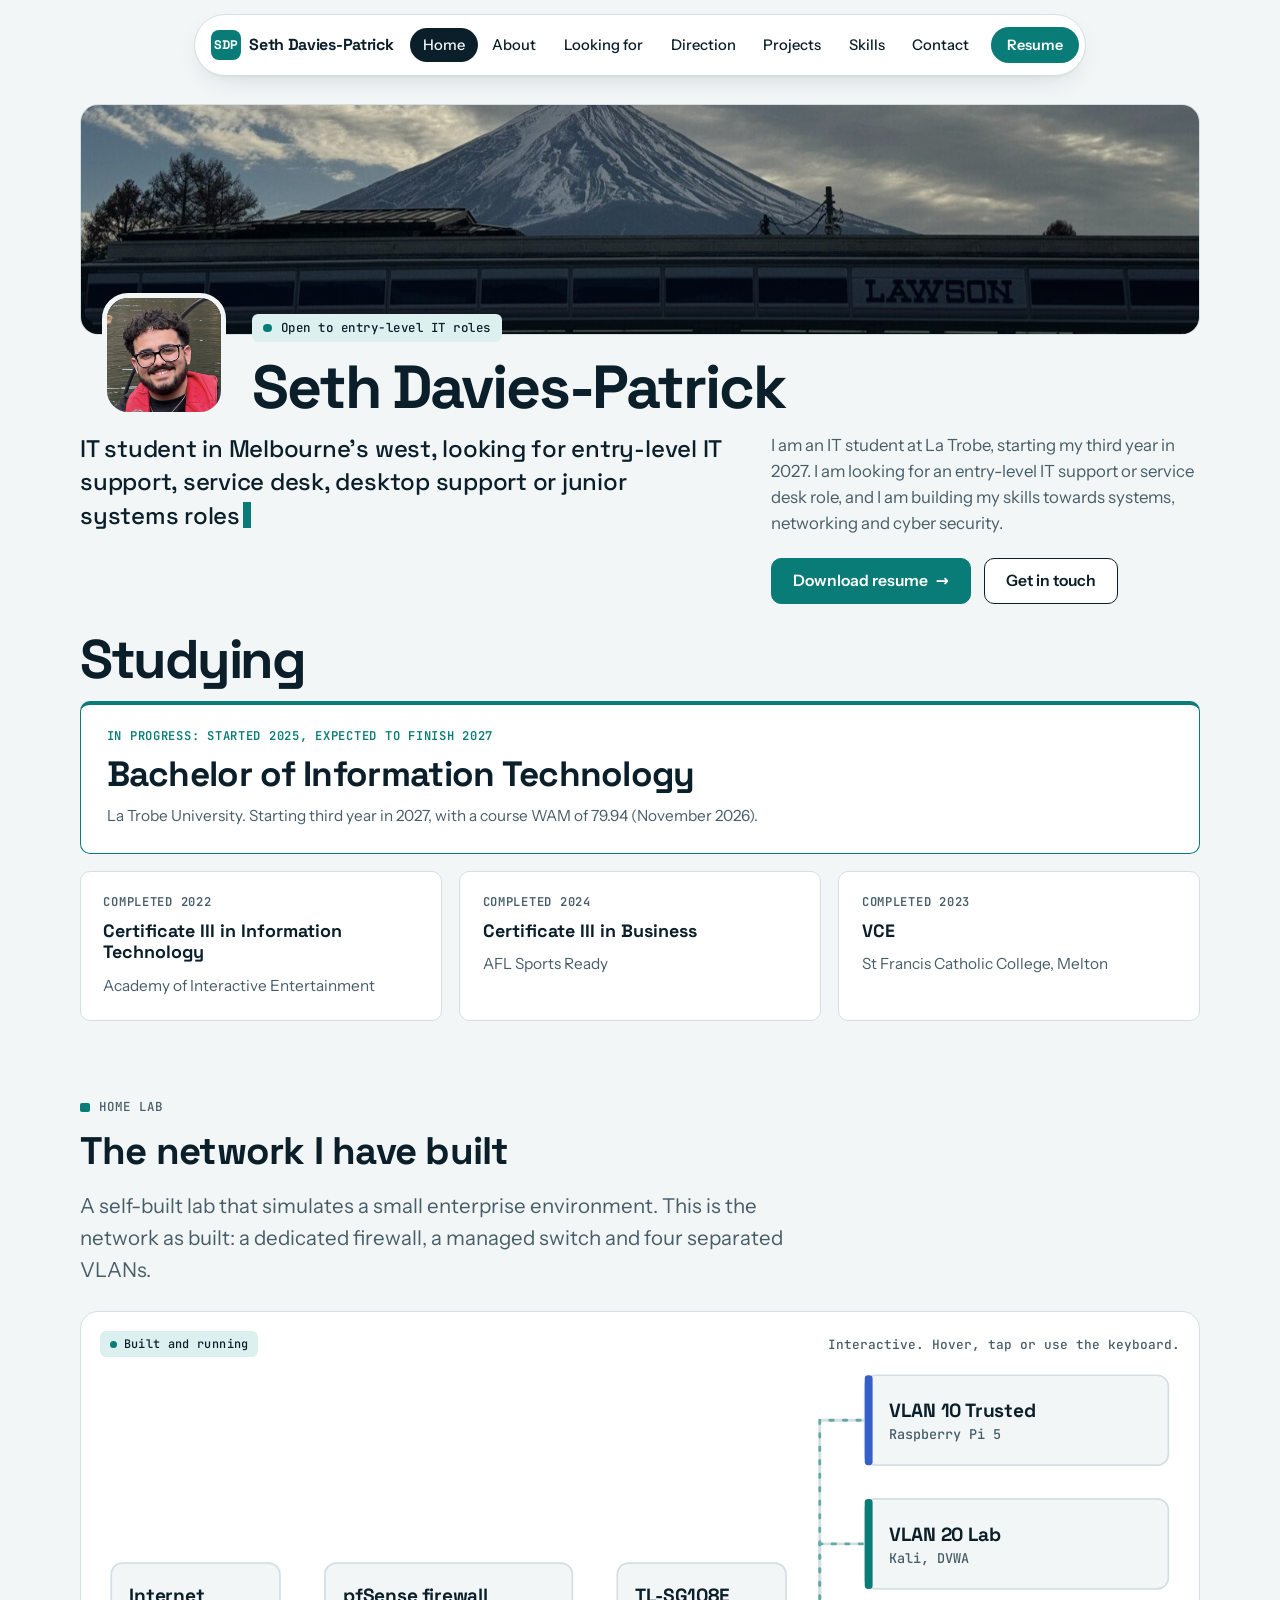
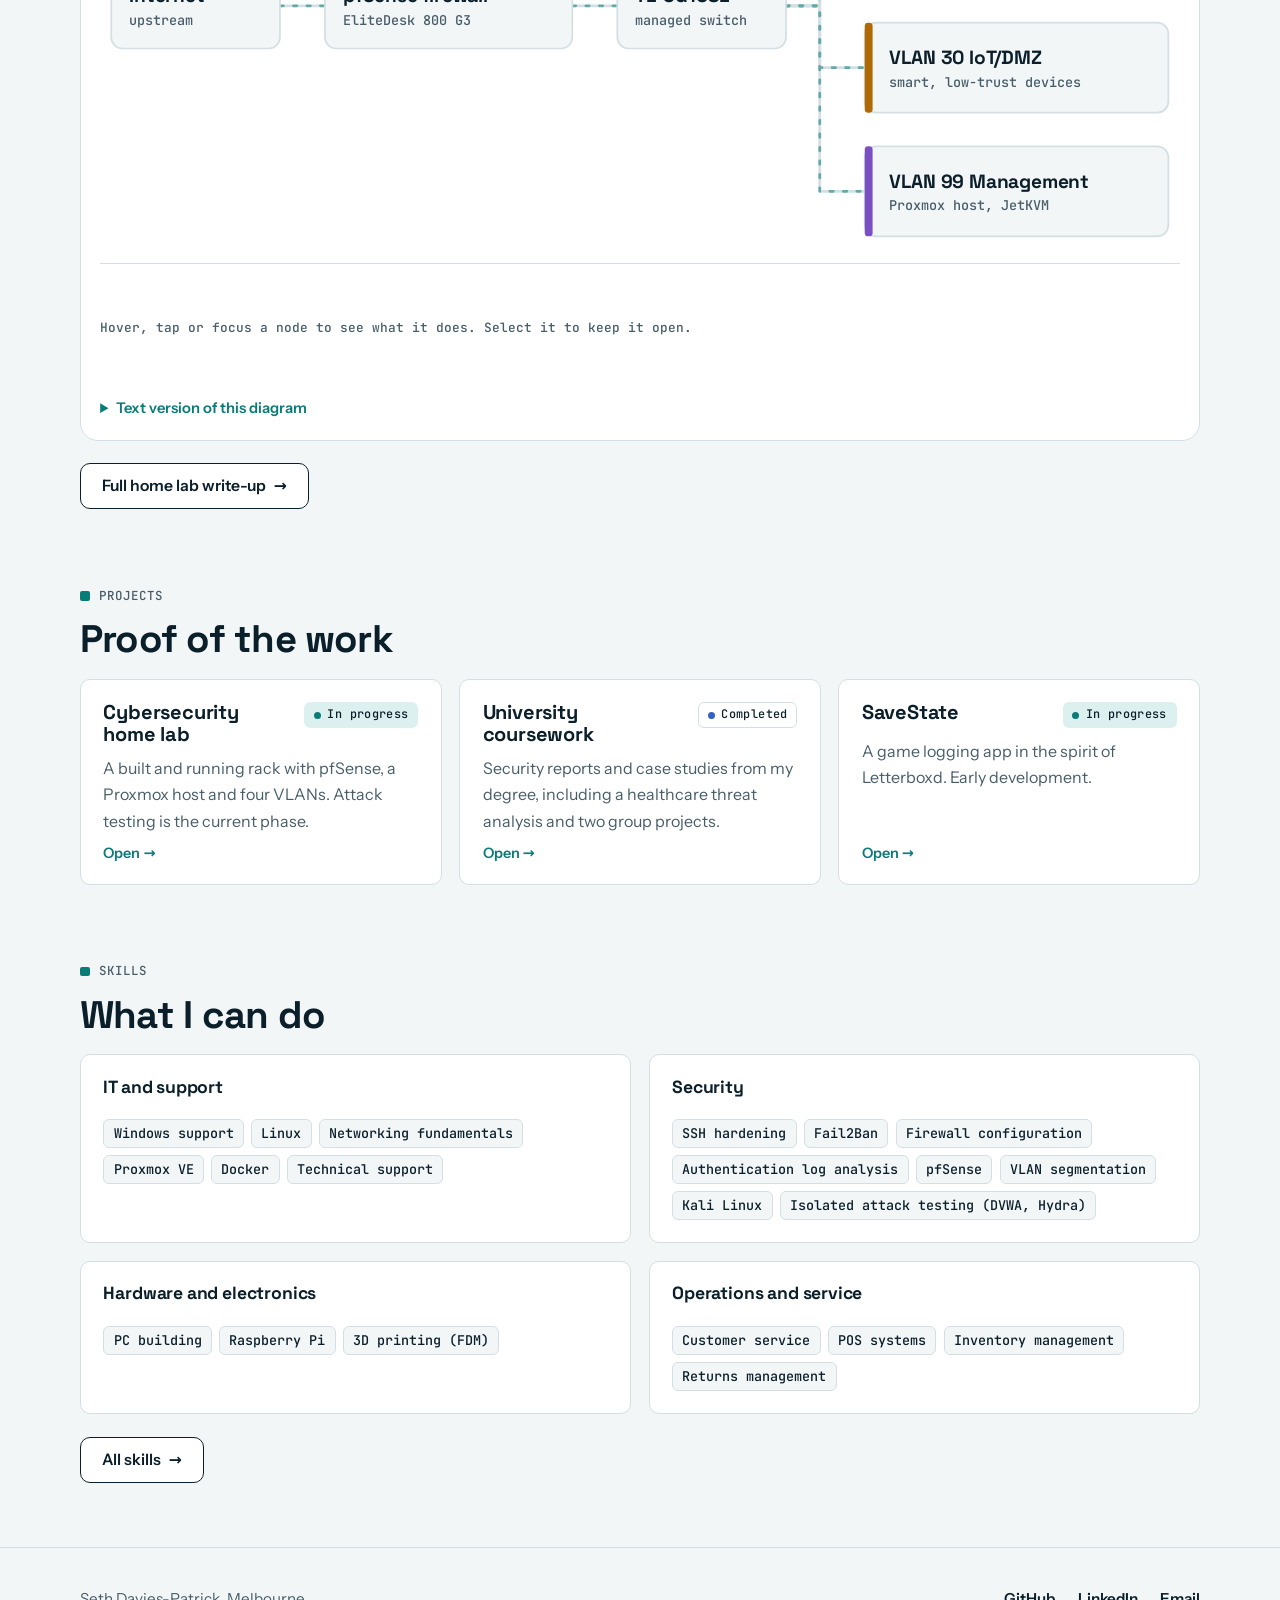
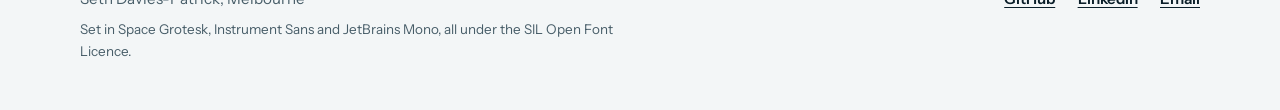
==== commit 862435b7: "New site design" ====
--- a/index.html
+++ b/index.html
@@ -7,101 +7,92 @@
 <meta name="description" content="Seth Davies-Patrick, an IT student in Melbourne's west, starting third year, looking for an entry-level IT support or service desk role.">
 <meta name="color-scheme" content="light dark">
 <link rel="icon" href="assets/img/favicon-32.png" type="image/png" sizes="32x32">
-<link rel="icon" href="assets/img/favicon-512.png" type="image/png" sizes="512x512">
 <link rel="apple-touch-icon" href="assets/img/apple-touch-icon.png">
-<link rel="preconnect" href="https://fonts.googleapis.com">
-<link rel="preconnect" href="https://fonts.gstatic.com" crossorigin>
-<link rel="stylesheet" href="https://fonts.googleapis.com/css2?family=Bricolage+Grotesque:opsz,wght@12..96,600;12..96,700;12..96,800&family=Instrument+Sans:wght@400;500;600&display=swap">
+<link rel="preload" href="assets/fonts/space-grotesk.woff2" as="font" type="font/woff2" crossorigin>
 <link rel="stylesheet" href="assets/css/style.css">
+<script>document.documentElement.classList.add('js')</script>
 </head>
 <body>
 <a class="skip" href="#main">Skip to content</a>
-<header class="site-header">
-  <div class="wrap">
-    <a class="brand" href="index.html">Seth Davies-Patrick</a>
-    <nav class="site-nav" aria-label="Main"><a href="index.html" aria-current="page">Home</a><a href="about.html">About</a><a href="looking-for.html">Looking for</a><a href="direction.html">Direction</a><a href="projects/index.html">Projects</a><a href="skills.html">Skills</a><a href="contact.html">Contact</a></nav>
+<header class="nav">
+  <div class="nav-bar">
+    <a class="brand" href="index.html" aria-label="Seth Davies-Patrick, home"><b>SDP</b><span>Seth Davies-Patrick</span></a>
+    <nav class="nav-links" aria-label="Main"><a href="index.html" aria-current="page">Home</a><a href="about.html">About</a><a href="looking-for.html">Looking for</a><a href="direction.html">Direction</a><a href="projects/index.html">Projects</a><a href="skills.html">Skills</a><a href="contact.html">Contact</a></nav>
+    <button class="nav-toggle" type="button" aria-expanded="false">Menu</button>
+    <a class="nav-resume" href="resume.pdf">Resume</a>
   </div>
 </header>
 <main id="main" class="wrap">
 
-<section class="profile">
-  <div class="banner"><img src="assets/img/banner.jpg" width="1400" height="350" alt="Mount Fuji rising behind a convenience store at dusk"></div>
-  <div class="profile-head">
-    <img class="pfp" src="assets/img/pfp.jpg" width="200" height="200" alt="Photo of Seth Davies-Patrick">
+<section class="hero">
+  <div class="hero-photo reveal"><img src="assets/img/banner.jpg" width="1400" height="350" alt="Mount Fuji rising behind a convenience store at dusk"></div>
+  <div class="hero-id">
+    <img class="pfp reveal" style="--d:120ms" src="assets/img/pfp.jpg" width="200" height="200" alt="Photo of Seth Davies-Patrick">
     <div>
-      <h1>Seth Davies-Patrick</h1>
-      <p class="tagline">IT student in Melbourne's west, looking for entry-level IT support, service desk, desktop support or junior systems roles</p>
+      <span class="status reveal" style="--d:180ms"><i></i>Open to entry-level IT roles</span>
+      <h1 class="reveal" style="--d:240ms">Seth Davies-Patrick</h1>
     </div>
   </div>
-  <p class="lede">I'm an IT student at La Trobe, starting my third year in 2027. I'm looking for an entry-level IT support or service desk role, and I'm building my skills towards systems, networking and cyber security.</p>
-  <div class="actions">
-    <a class="btn primary" href="resume.pdf">Download resume</a>
-    <a class="btn" href="contact.html">Get in touch</a>
+  <div class="hero-copy">
+    <div>
+      <p class="tagline reveal" style="--d:300ms">IT student in Melbourne&rsquo;s west, looking for entry-level IT support, service desk, desktop support or junior systems roles<span class="caret" aria-hidden="true"></span></p>
+    </div>
+    <div class="reveal" style="--d:360ms">
+      <p class="lede" style="font-size:1.05rem">I am an IT student at La Trobe, starting my third year in 2027. I am looking for an entry-level IT support or service desk role, and I am building my skills towards systems, networking and cyber security.</p>
+      <div class="actions"><a class="btn primary" href="resume.pdf">Download resume <span class="arr">&rarr;</span></a><a class="btn" href="contact.html">Get in touch</a></div>
+    </div>
   </div>
 </section>
 
-<section class="section studying">
-  <h2 class="title-lg">Studying</h2>
-  <div class="study-main">
-    <span class="k">In progress: started 2025, expected to finish 2027</span>
-    <strong>Bachelor of Information Technology</strong>
-    <span>La Trobe University. Starting third year in 2027, with a course WAM of 79.94 (November 2026).</span>
-  </div>
-  <div class="tiles">
-    <a class="tile" href="about.html#education"><span class="k">Completed 2022</span><strong>Certificate III in Information Technology</strong><span>Academy of Interactive Entertainment</span></a>
-    <a class="tile" href="about.html#education"><span class="k">Completed 2024</span><strong>Certificate III in Business</strong><span>AFL Sports Ready</span></a>
-    <a class="tile" href="about.html#education"><span class="k">Completed 2023</span><strong>VCE</strong><span>St Francis Catholic College, Melton</span></a>
-  </div>
-</section>
 <section class="section">
-  <h2>Right now</h2>
-  <dl class="facts">
-    <div><dt>Looking for</dt><dd>An entry-level IT support or service desk role, or a junior systems or applications support role. Part time or casual suits me best while I study. I'd consider full time for the right position. <a href="looking-for.html">More detail</a>.</dd></div>
-    <div><dt>Qualifications</dt><dd>Bachelor of Information Technology at La Trobe (in progress, course WAM of 79.94 as at November 2026. 240 of 360 credit points completed), Certificate III in Information Technology and Certificate III in Business. <a href="about.html#education">All qualifications</a>.</dd></div>
-    <div><dt>Good at</dt><dd>
-      <ul class="plain" style="margin-bottom:0;padding-left:1.1rem">
-        <li><strong>Troubleshooting:</strong> working out what is actually wrong and explaining it to someone who isn't technical. This comes from technical sales at Jaycar and from fixing AV problems at St Francis.</li>
-        <li><strong>Customer service under pressure:</strong> staying calm and handling complaints professionally during busy sessions at Reading Cinemas, including POS, cash handling and phone enquiries.</li>
-        <li><strong>Technical advice:</strong> giving customers clear advice on technology and electronics on the JB Hi-Fi shop floor, and working towards sales targets.</li>
-        <li><strong>Accuracy and organisation:</strong> receiving and processing stock, running stock checks and investigating stock issues, and keeping storage areas organised in JB Hi-Fi back operations.</li>
-        <li><strong>Process work:</strong> handling returns, warranty claims, and Click &amp; Collect and online orders from start to finish, and processing invoices and managing data at St Francis.</li>
-        <li><strong>Teamwork:</strong> working closely with sales staff, teachers and colleagues to keep things running.</li>
-        <li><strong>Communication:</strong> dealing directly with clients as a freelance designer and keeping projects on track.</li>
-      </ul></dd></div>
-    <div><dt>Heading towards</dt><dd>Systems, infrastructure and cyber security work, with strong Linux and networking skills. <a href="direction.html">My plan</a>.</dd></div>
-    <div><dt>Also</dt><dd>I've done freelance graphic design since 2019, so I can make documentation, diagrams and visuals clear and easy to read.</dd></div>
-  </dl>
-</section>
-<section class="section">
-  <h2>Proof of the work</h2>
-  <div class="rows">
-    <article class="row">
-      <div>
-        <h3><a href="projects/homelab.html">Cybersecurity home lab</a></h3>
-        <p>A built and running rack with pfSense, a Proxmox host and four VLANs. Attack testing is the current phase.</p>
-      </div>
-      <span class="chip progress">In progress</span>
-    </article>
-    <article class="row">
-      <div>
-        <h3><a href="skills.html">Skills</a></h3>
-        <p>What I can do across IT, networking, security, hardware and design.</p>
-      </div>
-    </article>
-    <article class="row">
-      <div>
-        <h3><a href="projects/uni-coursework.html">University coursework</a></h3>
-        <p>Security reports and case studies from my degree, including a healthcare threat analysis and two group projects.</p>
-      </div>
-      <span class="chip running">Completed</span>
-    </article>
+  <h2 class="title-lg reveal">Studying</h2>
+  <div class="grid" style="gap:1.1rem">
+    <article class="card study-main static reveal"><span class="k k-live">In progress: started 2025, expected to finish 2027</span><strong>Bachelor of Information Technology</strong><span class="sub">La Trobe University. Starting third year in 2027, with a course WAM of 79.94 (November 2026).</span></article>
+    <div class="grid three">
+      <a class="card reveal" href="about.html#education" style="text-decoration:none;color:inherit"><span class="k">Completed 2022</span><strong>Certificate III in Information Technology</strong><span class="sub">Academy of Interactive Entertainment</span></a>
+      <a class="card reveal" style="--d:70ms;text-decoration:none;color:inherit" href="about.html#education"><span class="k">Completed 2024</span><strong>Certificate III in Business</strong><span class="sub">AFL Sports Ready</span></a>
+      <a class="card reveal" style="--d:140ms;text-decoration:none;color:inherit" href="about.html#education"><span class="k">Completed 2023</span><strong>VCE</strong><span class="sub">St Francis Catholic College, Melton</span></a>
+    </div>
   </div>
 </section>
 
+<section class="section">
+  <p class="eyebrow reveal">Home lab</p>
+  <h2 class="reveal">The network I have built</h2>
+  <p class="lede reveal" style="margin-bottom:1.6rem">A self-built lab that simulates a small enterprise environment. This is the network as built: a dedicated firewall, a managed switch and four separated VLANs.</p>
+  <figure class="lab reveal" data-lab data-base="">
+  <div class="lab-head"><span class="chip progress">Built and running</span><span class="lab-hint">Interactive. Hover, tap or use the keyboard.</span></div>
+  <div class="lab-host" aria-live="off"></div>
+  <div class="lab-panel" aria-live="polite"><p class="lab-hint">Hover, tap or focus a node to see what it does.</p></div>
+  <div class="lab-text lab-fallback"><p><strong>Network as built, as a list.</strong></p>
+    <ul><li>Internet to a pfSense firewall on an HP EliteDesk 800 G3 Mini, then a TL-SG108E managed switch.</li><li>Four firewalled VLANs: Trusted (10) with the Raspberry Pi 5, Lab (20) with Kali and DVWA, IoT/DMZ (30), and Management (99) with the Proxmox host and JetKVM.</li></ul></div>
+  <details class="lab-text"><summary>Text version of this diagram</summary>
+    <ul><li>Internet to a pfSense firewall on an HP EliteDesk 800 G3 Mini, then a TL-SG108E managed switch.</li><li>Four firewalled VLANs: Trusted (10) with the Raspberry Pi 5, Lab (20) with Kali and DVWA, IoT/DMZ (30), and Management (99) with the Proxmox host and JetKVM.</li></ul></details>
+</figure>
+  <div class="actions reveal"><a class="btn" href="projects/homelab.html">Full home lab write-up <span class="arr">&rarr;</span></a></div>
+</section>
+
+<section class="section">
+  <p class="eyebrow reveal">Projects</p>
+  <h2 class="reveal">Proof of the work</h2>
+  <div class="grid three">
+    <article class="card reveal"><div class="top"><h3><a href="projects/homelab.html">Cybersecurity home lab</a></h3><span class="chip progress">In progress</span></div><p>A built and running rack with pfSense, a Proxmox host and four VLANs. Attack testing is the current phase.</p><span class="more">Open <span class="arr">&rarr;</span></span></article>
+    <article class="card reveal"><div class="top"><h3><a href="projects/uni-coursework.html">University coursework</a></h3><span class="chip done">Completed</span></div><p>Security reports and case studies from my degree, including a healthcare threat analysis and two group projects.</p><span class="more">Open <span class="arr">&rarr;</span></span></article>
+    <article class="card reveal"><div class="top"><h3><a href="projects/savestate.html">SaveState</a></h3><span class="chip progress">In progress</span></div><p>A game logging app in the spirit of Letterboxd. Early development.</p><span class="more">Open <span class="arr">&rarr;</span></span></article>
+  </div>
+</section>
+
+<section class="section">
+  <p class="eyebrow reveal">Skills</p>
+  <h2 class="reveal">What I can do</h2>
+  <div class="grid two"><article class="card skillset static reveal" style="--d:0ms"><h3>IT and support</h3><ul><li>Windows support</li><li>Linux</li><li>Networking fundamentals</li><li>Proxmox VE</li><li>Docker</li><li>Technical support</li></ul></article><article class="card skillset static reveal" style="--d:70ms"><h3>Security</h3><ul><li>SSH hardening</li><li>Fail2Ban</li><li>Firewall configuration</li><li>Authentication log analysis</li><li>pfSense</li><li>VLAN segmentation</li><li>Kali Linux</li><li>Isolated attack testing (DVWA, Hydra)</li></ul></article><article class="card skillset static reveal" style="--d:140ms"><h3>Hardware and electronics</h3><ul><li>PC building</li><li>Raspberry Pi</li><li>3D printing (FDM)</li></ul></article><article class="card skillset static reveal" style="--d:210ms"><h3>Operations and service</h3><ul><li>Customer service</li><li>POS systems</li><li>Inventory management</li><li>Returns management</li></ul></article></div>
+  <div class="actions reveal"><a class="btn" href="skills.html">All skills <span class="arr">&rarr;</span></a></div>
+</section>
+
 </main>
-<footer class="site-footer">
+<footer class="footer">
   <div class="wrap">
-    <p>Seth Davies-Patrick, Melbourne<br><span class="credit">Headings set in Hanson by Finn Hanberg (Hanson Method Design), Creative Commons.</span></p>
+    <div><p>Seth Davies-Patrick, Melbourne</p><span class="credit">Set in Space Grotesk, Instrument Sans and JetBrains Mono, all under the SIL Open Font Licence.</span></div>
     <div class="links">
       <a href="https://github.com/sethosauruss" rel="noopener">GitHub</a>
       <a href="https://au.linkedin.com/in/sethdaviespatrick" rel="noopener">LinkedIn</a>
@@ -109,5 +100,6 @@
     </div>
   </div>
 </footer>
+<script src="assets/js/main.js" defer></script><script src="assets/js/lab.js" defer></script>
 </body>
 </html>
--- a/assets/css/style.css
+++ b/assets/css/style.css
@@ -1,275 +1,241 @@
-@font-face {
-  font-family: "Hanson";
-  src: url("../fonts/hanson-bold.woff2") format("woff2");
-  font-weight: 700;
-  font-style: normal;
-  font-display: swap;
-}
-
-/* Seth Davies-Patrick portfolio
-   Look: light, cool-grey, network-diagram. VLAN colours are the only accents. */
-
-:root {
-  --bg: #eef1f4;
-  --panel: #ffffff;
-  --ink: #0e1620;
-  --ink-2: #46515f;
-  --line: #d2d9e1;
-  --accent: #1c4ed8;
-  --ok: #0b8a4b;
-  --lab: #6a3fd1;
-  --trusted: #1c4ed8;
-  --iot: #a15c00;
-  --red-1: #c8102e;
-  --red-2: #e8553a;
-
-  --font-head: "Hanson", "Segoe UI", system-ui, sans-serif;
-  --font-body: "Instrument Sans", "Segoe UI", system-ui, sans-serif;
-  --font-mono: "JetBrains Mono", ui-monospace, Consolas, monospace;
-  --col: 880px;
-}
-
-@media (prefers-color-scheme: dark) {
-  :root {
-    --bg: #0c1118;
-    --panel: #131a23;
-    --ink: #e8edf3;
-    --ink-2: #9aa6b5;
-    --line: #243040;
-    --accent: #7aa2ff;
-    --ok: #3dd68c;
-    --lab: #b79cff;
-    --trusted: #7aa2ff;
-    --iot: #f0a94a;
-    --red-1: #ff5c6c;
-    --red-2: #ff8a5c;
-  }
-}
-
-* { box-sizing: border-box; }
-
-html { -webkit-text-size-adjust: 100%; }
-
-body {
-  margin: 0;
-  background: var(--bg);
-  color: var(--ink);
-  font-family: var(--font-body);
-  font-size: 1.0625rem;
-  line-height: 1.65;
-  -webkit-font-smoothing: antialiased;
-}
-
-a { color: var(--accent); text-underline-offset: 3px; }
-a:hover { text-decoration-thickness: 2px; }
-:focus-visible { outline: 3px solid var(--accent); outline-offset: 2px; border-radius: 2px; }
-
-.skip {
-  position: absolute; left: -999px; top: 0;
-  background: var(--panel); color: var(--ink); padding: .6rem 1rem; z-index: 10;
-}
-.skip:focus { left: 1rem; top: 1rem; }
-
-.wrap { max-width: var(--col); margin: 0 auto; padding: 0 1.5rem; }
-
-/* ---------- Header / footer ---------- */
-.site-header { padding: 1.4rem 0; border-bottom: 1px solid var(--line); }
-.site-header .wrap {
-  display: flex; flex-wrap: wrap; align-items: baseline;
-  justify-content: space-between; gap: .6rem 2rem;
-}
-.brand {
-  font-family: var(--font-head); font-weight: 700; font-size: .95rem;
-  color: var(--ink); text-decoration: none;
-}
-.site-nav { display: flex; flex-wrap: wrap; gap: .3rem 1.5rem; }
-.site-nav a {
-  color: var(--ink-2); text-decoration: none; font-size: .98rem;
-  padding: .2rem 0; border-bottom: 2px solid transparent;
-}
-.site-nav a:hover { color: var(--ink); }
-.site-nav a[aria-current="page"] { color: var(--ink); border-bottom-color: var(--accent); }
-
-.site-footer { border-top: 1px solid var(--line); padding: 1.8rem 0 2.5rem; margin-top: 4rem; }
-.site-footer .wrap {
-  display: flex; flex-wrap: wrap; justify-content: space-between; gap: .6rem 2rem;
-  color: var(--ink-2); font-size: .92rem;
-}
-.site-footer p { margin: 0; }
-.site-footer .links { display: flex; gap: 1.2rem; }
-
-/* ---------- Type ---------- */
-h1, h2, h3 { font-family: var(--font-head); line-height: 1.15; margin: 0; letter-spacing: .01em; font-weight: 700; }
-h1 { font-size: clamp(1.9rem, 5.2vw, 3.2rem); font-weight: 700; letter-spacing: .005em; line-height: 1.1; overflow-wrap: anywhere; }
-h2 { font-size: 1.35rem; font-weight: 700; margin-bottom: .8rem; }
-h3 { font-size: 1rem; font-weight: 700; margin-bottom: .3rem; }
-p { margin: 0 0 1em; max-width: 66ch; }
-.lede { font-size: 1.22rem; color: var(--ink-2); max-width: 54ch; margin-top: 1.1rem; }
-
-main { padding-top: 3.2rem; }
-main:has(.profile) { padding-top: 1.6rem; }
-.section { margin-top: 3.4rem; }
-.section > p:last-child { margin-bottom: 0; }
-
-.mono { font-family: var(--font-mono); font-size: .85rem; }
-
-/* ---------- Hero ---------- */
-.hero .actions { display: flex; flex-wrap: wrap; gap: .8rem 1rem; margin-top: 1.6rem; }
-.btn {
-  display: inline-block; text-decoration: none; font-weight: 600; font-size: .98rem;
-  padding: .65rem 1.15rem; border-radius: 6px; border: 2px solid var(--ink);
-  color: var(--ink);
-}
-.btn:hover { background: var(--ink); color: var(--bg); }
-.btn.primary { background: var(--ink); color: var(--bg); }
-.btn.primary:hover { background: var(--accent); border-color: var(--accent); color: #fff; }
-
-/* ---------- Topology diagram ---------- */
-.topology { margin: 3rem 0 0; }
-.topology .panel {
-  background: var(--panel); border: 1px solid var(--line); border-radius: 8px;
-  padding: 1.2rem 1rem 1rem;
-}
-.topology svg { display: block; width: 100%; height: auto; }
-.topology figcaption { margin-top: .8rem; color: var(--ink-2); font-size: .92rem; max-width: 70ch; }
-
-.d-box { fill: var(--panel); stroke: var(--ink); stroke-width: 1.6; }
-.d-box.planned { stroke: var(--ink); }
-.d-link { stroke: var(--ink); stroke-width: 1.6; fill: none; }
-.d-title { fill: var(--ink); font: 700 14px var(--font-body); }
-.d-sub { fill: var(--ink-2); font: 400 12px var(--font-body); }
-.d-label { fill: var(--ink-2); font: 500 12px var(--font-body); }
-.d-rule { stroke: var(--line); stroke-width: 1; }
-.d-bar-lab { fill: var(--lab); }
-.d-bar-trusted { fill: var(--trusted); }
-.d-bar-iot { fill: var(--iot); }
-.d-led { fill: var(--ok); }
-
-.diagram-list { display: none; margin: 0; padding: 0; list-style: none; }
-.diagram-list li { padding: .5rem 0; border-top: 1px solid var(--line); }
-.diagram-list li:first-child { border-top: 0; }
-
-/* ---------- Status chips ---------- */
-.chip {
-  display: inline-flex; align-items: center; gap: .45rem; white-space: nowrap;
-  font-size: .8rem; font-weight: 600; padding: .12rem .65rem .12rem .55rem;
-  border: 1px solid var(--line); border-radius: 999px; background: var(--panel); color: var(--ink);
-}
-.chip::before { content: ""; width: .55rem; height: .55rem; border-radius: 50%; background: currentColor; }
-.chip.running { color: var(--ok); }
-.chip.progress { color: var(--iot); }
-.chip.planned::before { background: transparent; border: 1.5px dashed currentColor; }
-.chip.planned { color: var(--ink-2); }
-.chip span { color: var(--ink); }
-
-/* ---------- Rows (project index, facts) ---------- */
-.rows { border-top: 1px solid var(--line); }
-.row {
-  display: grid; grid-template-columns: 1fr auto; gap: .4rem 1.5rem;
-  padding: 1.4rem 0; border-bottom: 1px solid var(--line); align-items: start;
-}
-.row h3 a { color: var(--ink); text-decoration: none; }
-.row h3 a:hover { color: var(--accent); text-decoration: underline; }
-.row p { margin: 0; color: var(--ink-2); }
-
-dl.facts { margin: 0; border-top: 1px solid var(--line); }
-dl.facts > div {
-  display: grid; grid-template-columns: 11rem 1fr; gap: .3rem 1.5rem;
-  padding: 1rem 0; border-bottom: 1px solid var(--line);
-}
-dl.facts dt { font-weight: 700; font-family: var(--font-body); }
-dl.facts dd { margin: 0; color: var(--ink-2); }
-
-/* ---------- Lists on content pages ---------- */
-.plain { margin: 0 0 1em; padding-left: 1.2rem; max-width: 66ch; }
-.plain li { margin-bottom: .35rem; }
-
-.vlans { display: grid; gap: .8rem; margin: 1rem 0 0; padding: 0; list-style: none; max-width: 66ch; }
-.vlans li {
-  background: var(--panel); border: 1px solid var(--line); border-left: 6px solid var(--c);
-  padding: .8rem 1rem; border-radius: 4px;
-}
-.vlans strong { font-family: var(--font-body); }
-.vlans .lab { --c: var(--lab); }
-.vlans .trusted { --c: var(--trusted); }
-.vlans .iot { --c: var(--iot); }
-
-.steps { margin: 0 0 1em; padding-left: 1.4rem; max-width: 66ch; }
-.steps li { margin-bottom: .5rem; padding-left: .3rem; }
-
-.skillset { margin-top: 1.6rem; }
-.skillset ul { list-style: none; padding: 0; margin: .5rem 0 0; display: flex; flex-wrap: wrap; gap: .5rem; }
-.skillset li {
-  background: var(--panel); border: 1px solid var(--line); border-radius: 6px;
-  padding: .25rem .7rem; font-size: .95rem;
-}
-
-.empty {
-  border: 2px dashed var(--line); border-radius: 8px; padding: 1.4rem 1.5rem; max-width: 66ch;
-  color: var(--ink-2);
-}
-.empty p:last-child { margin-bottom: 0; }
-
-.meta { color: var(--ink-2); font-size: .95rem; margin-top: .8rem; }
-
-/* ---------- Small screens ---------- */
-@media (max-width: 680px) {
-  .topology svg { display: none; }
-  .diagram-list { display: block; }
-  .row { grid-template-columns: 1fr; }
-  dl.facts > div { grid-template-columns: 1fr; }
-  main { padding-top: 2.2rem; }
-}
-
-@media (prefers-reduced-motion: reduce) {
-  * { scroll-behavior: auto !important; }
-}
-
-.credit { font-size: .85rem; }
-
-.tag { display: inline-block; font-size: .78rem; font-weight: 600; letter-spacing: .02em; color: var(--ink-2); border: 1px solid var(--line); background: var(--panel); border-radius: 4px; padding: .05rem .5rem; margin-bottom: .45rem; }
-.row p + p { margin-top: .6rem; }
-
-.title-lg { font-size: clamp(1.9rem, 5.2vw, 3.2rem); line-height: 1.1; letter-spacing: .005em; overflow-wrap: anywhere; margin-bottom: 1rem; }
-
-/* ---------- Home profile ---------- */
-.profile { margin-top: 0; }
-.banner { position: relative; border-radius: 12px; overflow: hidden; border: 1px solid var(--line); }
-.banner img { display: block; width: 100%; height: auto; aspect-ratio: 4 / 1; object-fit: cover; }
-.banner::after { content: ""; position: absolute; left: 0; right: 0; bottom: 0; height: 6px;
-  background: linear-gradient(90deg, var(--red-1), var(--red-2)); }
-.profile-head { display: block; margin-top: -4.2rem; padding: 0; position: relative; }
-.pfp { display: block; width: 140px; height: 140px; margin-bottom: 1rem; border-radius: 50%; object-fit: cover; border: 5px solid var(--bg); background: var(--panel); flex: none; }
-.profile-head > div { min-width: 0; }
-.tagline { margin: .6rem 0 0; color: var(--ink-2); font-size: 1.05rem; }
-.profile .lede { margin-top: 1.4rem; }
-.profile .actions { display: flex; flex-wrap: wrap; gap: .8rem 1rem; margin-top: 1.4rem; }
-.tiles { display: grid; grid-template-columns: repeat(3, 1fr); gap: 1rem; margin-top: 2rem; }
-.tile { background: var(--panel); border: 1px solid var(--line); border-top: 5px solid var(--c); border-radius: 8px;
-  padding: 1rem 1.1rem 1.1rem; display: flex; flex-direction: column; gap: .35rem; }
-.tile .k { font-size: .78rem; font-weight: 700; letter-spacing: .06em; text-transform: uppercase; color: var(--c); }
-.tile strong { font-family: var(--font-head); font-size: 1rem; line-height: 1.25; }
-.tile span:last-child { color: var(--ink-2); font-size: .93rem; }
-.t-blue, .t-purple, .t-amber { --c: var(--red-1); }
-@media (max-width: 680px) {
-  .tiles { grid-template-columns: 1fr; }
-  .banner img { aspect-ratio: 5 / 2; }
-  .pfp { width: 110px; height: 110px; }
-  .profile-head { margin-top: -3.4rem; padding: 0; }
-}
-
-.study-main { background: var(--panel); border: 1px solid var(--line); border-top: 5px solid var(--red-1); border-radius: 8px;
-  padding: 1.2rem 1.3rem 1.3rem; display: flex; flex-direction: column; gap: .4rem; }
-.study-main .k { font-size: .78rem; font-weight: 700; letter-spacing: .06em; text-transform: uppercase; color: var(--red-1); }
-.study-main strong { font-family: var(--font-head); font-size: 1.25rem; line-height: 1.25; }
-.study-main span:last-child { color: var(--ink-2); }
-.studying .tiles { margin-top: 1rem; }
-a.tile { text-decoration: none; color: var(--ink); }
-a.tile:hover { border-color: var(--red-1); }
-
-/* management zone colour */
-:root { --mgmt: #0b7a5c; }
-@media (prefers-color-scheme: dark) { :root { --mgmt: #5fd3ae; } }
-.d-bar-mgmt { fill: var(--mgmt); }
-.vlans .mgmt { --c: var(--mgmt); }
-code { font-family: ui-monospace, Menlo, Consolas, monospace; font-size: .9em; }
+/* v2 design system: restrained technical, teal accent, light and dark by device */
+@font-face{font-family:"Space Grotesk";src:url("../fonts/space-grotesk.woff2") format("woff2");font-weight:300 700;font-display:swap}
+@font-face{font-family:"Instrument Sans";src:url("../fonts/instrument-sans.woff2") format("woff2");font-weight:400 700;font-display:swap}
+@font-face{font-family:"JetBrains Mono";src:url("../fonts/jetbrains-mono.woff2") format("woff2");font-weight:100 800;font-display:swap}
+
+:root{
+  color-scheme:light dark;
+  --bg:#f3f6f7; --surface:#ffffff; --ink:#0b1f2a; --muted:#475d68; --line:#d3dfe3;
+  --accent:#0a7c78; --accent-ink:#ffffff; --accent-soft:#dcf1ef; --glow:rgba(10,124,120,.16);
+  --c-lab:#0a7c78; --c-trusted:#3560c9; --c-iot:#b06a05; --c-mgmt:#7a4fc4;
+  --r:10px; --r-lg:18px; --maxw:1120px;
+  --head:"Space Grotesk",system-ui,sans-serif; --body:"Instrument Sans",system-ui,sans-serif; --mono:"JetBrains Mono",ui-monospace,Menlo,Consolas,monospace;
+  --shadow:0 1px 0 rgba(11,31,42,.04),0 10px 30px -14px rgba(11,31,42,.22);
+}
+@media (prefers-color-scheme:dark){:root{
+  --bg:#07131b; --surface:#0e1f2a; --ink:#e8f3f4; --muted:#9db4bb; --line:#1f3846;
+  --accent:#3dd6cc; --accent-ink:#04201f; --accent-soft:#0f3a3b; --glow:rgba(61,214,204,.14);
+  --c-lab:#3dd6cc; --c-trusted:#7ea4ff; --c-iot:#f0b04a; --c-mgmt:#b794f6;
+  --shadow:0 1px 0 rgba(0,0,0,.3),0 10px 30px -14px rgba(0,0,0,.7);
+}}
+
+*{box-sizing:border-box}
+html{scroll-behavior:smooth;-webkit-text-size-adjust:100%}
+body{margin:0;background:var(--bg);color:var(--ink);font:400 1.0625rem/1.65 var(--body);-webkit-font-smoothing:antialiased}
+img,svg{max-width:100%;display:block}
+a{color:var(--accent);text-underline-offset:.2em;text-decoration-thickness:1px}
+a:hover{text-decoration-thickness:2px}
+:focus-visible{outline:3px solid var(--accent);outline-offset:3px;border-radius:4px}
+.skip{position:absolute;left:12px;top:-60px;background:var(--ink);color:var(--bg);padding:.6rem 1rem;border-radius:var(--r);z-index:100}
+.skip:focus{top:12px}
+.wrap{width:min(100% - 2rem,var(--maxw));margin-inline:auto}
+main{padding-top:6.5rem;padding-bottom:4rem}
+
+h1,h2,h3{font-family:var(--head);font-weight:700;line-height:1.08;letter-spacing:-.02em;margin:0}
+h2{font-size:clamp(1.7rem,3.2vw,2.4rem);margin-bottom:1.2rem}
+h3{font-size:1.25rem;letter-spacing:-.01em}
+p{margin:0 0 1rem}
+.eyebrow{font:500 .78rem/1 var(--mono);letter-spacing:.08em;text-transform:uppercase;color:var(--muted);display:flex;align-items:center;gap:.6rem;margin:0 0 1rem}
+.eyebrow::before{content:"";width:.6rem;height:.6rem;background:var(--accent);border-radius:2px}
+.meta{color:var(--muted);font-size:.95rem}
+.lede{font-size:clamp(1.1rem,1.6vw,1.3rem);color:var(--muted);max-width:46rem;line-height:1.55}
+.section{margin-top:5rem}
+
+/* floating nav */
+.nav{position:fixed;top:14px;left:50%;transform:translateX(-50%);z-index:50;width:max-content;max-width:calc(100% - 24px)}
+.nav-bar{display:flex;align-items:center;gap:.25rem;background:var(--surface);border:1px solid var(--line);border-radius:999px;padding:6px 6px 6px 8px;box-shadow:var(--shadow)}
+.brand{font:700 1rem/1 var(--head);letter-spacing:-.02em;color:var(--ink);text-decoration:none;padding:.55rem .8rem .55rem .5rem;display:flex;align-items:center;gap:.5rem;white-space:nowrap}
+.brand b{display:grid;place-items:center;width:1.9rem;height:1.9rem;border-radius:8px;background:var(--accent);color:var(--accent-ink);font-size:.78rem;letter-spacing:0}
+.nav-links{display:flex;align-items:center;gap:2px}
+.nav-links a{color:var(--ink);text-decoration:none;font:500 .92rem/1 var(--body);padding:.62rem .8rem;border-radius:999px;transition:background .15s,color .15s}
+.nav-links a:hover{background:var(--accent-soft)}
+.nav-links a[aria-current="page"]{background:var(--ink);color:var(--bg)}
+.nav-resume{background:var(--accent);color:var(--accent-ink);text-decoration:none;font:600 .9rem/1 var(--body);padding:.66rem 1rem;border-radius:999px;margin-left:.3rem;white-space:nowrap;transition:transform .2s}
+.nav-resume:hover{transform:translateY(-1px)}
+.nav-toggle{display:none;background:none;border:0;color:var(--ink);font:600 .9rem var(--body);padding:.62rem .8rem;border-radius:999px;cursor:pointer}
+.nav-toggle:hover{background:var(--accent-soft)}
+
+/* hero */
+.hero-photo{position:relative;border-radius:var(--r-lg);overflow:hidden;aspect-ratio:16/6;min-height:240px;background:var(--surface);border:1px solid var(--line)}
+.hero-photo img{position:absolute;inset:-6% 0;width:100%;height:112%;object-fit:cover;will-change:transform}
+.hero-photo::after{content:"";position:absolute;inset:0;background:linear-gradient(180deg,transparent 55%,rgba(7,19,27,.45));pointer-events:none}
+.hero-tag{position:absolute;left:1rem;bottom:.9rem;z-index:2;font:500 .75rem/1 var(--mono);color:#fff;letter-spacing:.06em}
+.hero-id{display:grid;grid-template-columns:auto 1fr;gap:1.6rem;align-items:end;margin-top:-3.4rem;padding-inline:1.4rem;position:relative;z-index:2}
+.pfp{width:clamp(104px,13vw,148px);aspect-ratio:1;border-radius:26px;object-fit:cover;border:5px solid var(--bg);background:var(--surface)}
+.hero-id h1{font-size:clamp(2.2rem,5.6vw,4.4rem);letter-spacing:-.035em;line-height:1}
+.status{display:inline-flex;align-items:center;gap:.55rem;font:500 .78rem/1 var(--mono);letter-spacing:.04em;color:var(--ink);background:var(--accent-soft);border-radius:6px;padding:.5rem .7rem;margin-bottom:.9rem}
+.status i{width:.55rem;height:.55rem;border-radius:50%;background:var(--accent);position:relative}
+.status i::after{content:"";position:absolute;inset:-4px;border-radius:50%;border:2px solid var(--accent);opacity:0;animation:ping 2.2s ease-out infinite}
+@keyframes ping{0%{transform:scale(.4);opacity:.9}100%{transform:scale(1.6);opacity:0}}
+.hero-copy{margin-top:1.8rem;display:grid;grid-template-columns:minmax(0,1.5fr) minmax(0,1fr);gap:2rem 3rem;align-items:start}
+.tagline{font:500 clamp(1.15rem,2vw,1.5rem)/1.4 var(--head);letter-spacing:-.01em;margin:0}
+.caret{display:inline-block;width:.55ch;height:1.05em;background:var(--accent);vertical-align:-.15em;margin-left:.2ch;animation:blink 1.1s steps(1) infinite}
+@keyframes blink{50%{opacity:0}}
+.actions{display:flex;flex-wrap:wrap;gap:.8rem;margin-top:1.4rem}
+.btn{display:inline-flex;align-items:center;gap:.5rem;font:600 .98rem/1 var(--body);text-decoration:none;color:var(--ink);background:var(--surface);border:1px solid var(--ink);padding:.9rem 1.3rem;border-radius:var(--r);transition:background .2s,transform .2s,box-shadow .2s;will-change:transform}
+.btn:hover{background:var(--accent-soft);box-shadow:4px 4px 0 var(--ink)}
+.btn.primary{background:var(--accent);border-color:var(--accent);color:var(--accent-ink)}
+.btn.primary:hover{box-shadow:4px 4px 0 var(--ink);background:var(--accent)}
+.btn .arr{transition:transform .2s}.btn:hover .arr{transform:translateX(4px)}
+
+/* page heads */
+.page-head{padding-top:1.5rem}
+.page-head h1{font-size:clamp(2.2rem,5vw,3.8rem);letter-spacing:-.035em;margin-bottom:1rem}
+
+/* chips */
+.chip{display:inline-flex;align-items:center;gap:.4rem;font:500 .74rem/1 var(--mono);letter-spacing:.03em;padding:.38rem .55rem;border-radius:6px;border:1px solid var(--line);color:var(--ink);white-space:nowrap;vertical-align:middle}
+.chip::before{content:"";width:.45rem;height:.45rem;border-radius:50%;background:var(--muted)}
+.chip.progress{background:var(--accent-soft);border-color:transparent}.chip.progress::before{background:var(--accent)}
+.chip.done::before{background:var(--c-trusted)}
+.chip.planned{border-style:dashed;color:var(--muted)}.chip.planned::before{background:transparent;border:1.5px solid var(--muted)}
+.chip.group::before{background:var(--c-iot)}
+.tag{font:500 .76rem/1.3 var(--mono);color:var(--muted);letter-spacing:.03em;display:block;margin-bottom:.5rem}
+
+/* cards */
+.grid{display:grid;gap:1.1rem}
+.grid.three{grid-template-columns:repeat(3,minmax(0,1fr))}
+.grid.two{grid-template-columns:repeat(2,minmax(0,1fr))}
+.card{position:relative;background:var(--surface);border:1px solid var(--line);border-radius:var(--r);padding:1.4rem;overflow:hidden;transition:transform .25s cubic-bezier(.2,.8,.2,1),border-color .2s,box-shadow .25s;transform-style:preserve-3d;display:flex;flex-direction:column;gap:.6rem}
+.card::before{content:"";position:absolute;inset:0;background:radial-gradient(260px circle at var(--mx,50%) var(--my,50%),var(--glow),transparent 70%);opacity:0;transition:opacity .25s;pointer-events:none}
+.card:hover{border-color:var(--accent);box-shadow:var(--shadow)}
+.card:hover::before{opacity:1}
+.card h3 a{color:inherit;text-decoration:none}
+.card h3 a::after{content:"";position:absolute;inset:0}
+.card p{color:var(--muted);margin:0;font-size:1rem}
+.card .top{display:flex;justify-content:space-between;align-items:flex-start;gap:.8rem}
+.card .more{margin-top:auto;font:600 .9rem var(--body);color:var(--accent)}
+.card.static:hover{border-color:var(--line);box-shadow:none}
+.study-main{border-color:var(--accent);background:var(--surface)}
+.study-main strong{font:700 clamp(1.4rem,2.6vw,2rem)/1.1 var(--head);letter-spacing:-.02em}
+.k{font:500 .76rem/1.3 var(--mono);color:var(--muted);letter-spacing:.03em}
+.card strong{font-family:var(--head);font-size:1.12rem;line-height:1.2}
+.card span.sub{color:var(--muted);font-size:.96rem}
+
+/* facts list */
+.facts{margin:0;border-top:1px solid var(--line)}
+.facts>div{display:grid;grid-template-columns:minmax(0,15rem) minmax(0,1fr);gap:.6rem 2.5rem;padding:1.4rem 0;border-bottom:1px solid var(--line)}
+.facts dt{font:700 1.05rem/1.3 var(--head);letter-spacing:-.01em}
+.facts dt .meta{display:block;font:400 .92rem/1.4 var(--body);margin-top:.3rem;letter-spacing:0}
+.facts dd{margin:0}
+.facts dd p:last-child{margin-bottom:0}
+.plain{padding-left:1.15rem;margin:0 0 1rem}.plain li{margin-bottom:.5rem}
+.steps{padding-left:1.4rem}.steps li{margin-bottom:.55rem;padding-left:.3rem}.steps li::marker{font-family:var(--mono);color:var(--accent);font-weight:600}
+.vlans{list-style:none;margin:1rem 0 0;padding:0;display:grid;gap:.6rem}
+.vlans li{background:var(--surface);border:1px solid var(--line);border-left:6px solid var(--c);border-radius:var(--r);padding:.9rem 1.1rem}
+.vlans .lab{--c:var(--c-lab)}.vlans .trusted{--c:var(--c-trusted)}.vlans .iot{--c:var(--c-iot)}
+
+/* skills */
+.skillset h3{font-size:1.1rem;margin-bottom:.8rem}
+.skillset ul{list-style:none;margin:0;padding:0;display:flex;flex-wrap:wrap;gap:.45rem}
+.skillset li{font:500 .84rem/1 var(--mono);border:1px solid var(--line);border-radius:6px;padding:.42rem .58rem;background:var(--bg);transition:border-color .15s,transform .15s}
+.skillset li:hover{border-color:var(--accent);transform:translateY(-2px)}
+
+/* home lab diagram */
+.lab{background:var(--surface);border:1px solid var(--line);border-radius:var(--r-lg);padding:1.2rem 1.2rem 1.4rem;margin:0}
+.lab-head{display:flex;justify-content:space-between;align-items:center;flex-wrap:wrap;gap:.6rem;margin-bottom:.4rem}
+.lab-svg{width:100%;height:auto;overflow:visible}
+.lab-svg .node{cursor:pointer;outline:none}
+.lab-svg .node rect.box{fill:var(--bg);stroke:var(--line);stroke-width:1.5;transition:fill .2s,stroke .2s,transform .2s}
+.lab-svg .node .t{font:700 17px var(--head);fill:var(--ink);letter-spacing:-.01em}
+.lab-svg .node .s{font:500 12px var(--mono);fill:var(--muted)}
+.lab-svg .node .bar{opacity:1}
+.lab-svg .node:hover rect.box,.lab-svg .node:focus-visible rect.box,.lab-svg .node.is-active rect.box{stroke:var(--accent);stroke-width:2.5;fill:var(--accent-soft)}
+.lab-svg .node:focus-visible rect.box{stroke-dasharray:6 3}
+.lab-svg .node.is-near rect.box{stroke:var(--accent)}
+.lab-svg .node.alone rect.box{stroke-dasharray:5 5}
+.lab-svg .link-base{fill:none;stroke:var(--line);stroke-width:2.5;stroke-linejoin:round;transition:stroke .2s}
+.lab-svg .link-flow{fill:none;stroke:var(--accent);stroke-width:2.5;stroke-dasharray:3 9;stroke-linecap:round;opacity:0;transition:opacity .4s}
+.lab.drawn .link-flow{opacity:.55;animation:flow 1s linear infinite}
+.lab.drawn .link.is-hl .link-flow{opacity:1;stroke-width:3.5;animation-duration:.45s}
+.lab.drawn .link.is-hl .link-base{stroke:var(--accent)}
+@keyframes flow{to{stroke-dashoffset:-12}}
+.js .lab-svg .link-base{stroke-dasharray:1;stroke-dashoffset:1}
+.js .lab.drawn .link-base{stroke-dashoffset:0;transition:stroke-dashoffset .8s ease-out,stroke .2s;transition-delay:calc(var(--i)*.16s + .25s)}
+.js .lab-svg .node{opacity:0;transform:translateY(8px);transition:opacity .5s,transform .5s;transition-delay:calc(var(--i)*.1s)}
+.js .lab.drawn .lab-svg .node{opacity:1;transform:none}
+.lab.has-active .node:not(.is-active):not(.is-near){opacity:.5}
+.lab.has-active .link:not(.is-hl){opacity:.35}
+.lab-panel{display:grid;grid-template-columns:minmax(0,16rem) minmax(0,1fr);gap:.4rem 2rem;border-top:1px solid var(--line);margin-top:1rem;padding-top:1rem;min-height:7.5rem}
+.lab-panel h3{margin:0}
+.lab-panel .k{display:block;margin-top:.4rem}
+.lab-panel p{margin:0 0 .6rem;max-width:44rem}
+.lab-panel a{font-weight:600}
+.lab-hint{font:500 .8rem var(--mono);color:var(--muted)}
+.lab-text{margin-top:1rem}
+.lab-text summary{cursor:pointer;font:600 .92rem var(--body);color:var(--accent)}
+.lab-text ul{margin:.8rem 0 0;padding-left:1.1rem}
+.js .lab-fallback{display:none}
+
+/* rows */
+.rows{display:grid;gap:1.1rem}
+
+/* footer */
+.footer{border-top:1px solid var(--line);padding:2.4rem 0 3rem;color:var(--muted);font-size:.95rem}
+.footer .wrap{display:flex;justify-content:space-between;gap:1.5rem;flex-wrap:wrap;align-items:flex-start}
+.footer p{margin:0}.footer .credit{font-size:.84rem;display:block;margin-top:.4rem;max-width:34rem}
+.footer .links{display:flex;gap:1.4rem}
+.footer a{color:var(--ink);font-weight:600}
+
+/* motion: staged reveal */
+.js .reveal{opacity:0;transform:translateY(16px);transition:opacity .7s cubic-bezier(.2,.8,.2,1),transform .7s cubic-bezier(.2,.8,.2,1);transition-delay:var(--d,0ms)}
+.js .reveal.in{opacity:1;transform:none}
+.js .hero-photo img{animation:settle 1.6s cubic-bezier(.2,.8,.2,1) both}
+@keyframes settle{from{scale:1.12}to{scale:1}}
+
+@media (max-width:980px){
+  .nav-links{display:none}
+  .nav-toggle{display:block}
+  .nav.open .nav-links{display:flex;flex-direction:column;align-items:stretch;position:absolute;top:calc(100% + 8px);left:0;right:0;background:var(--surface);border:1px solid var(--line);border-radius:var(--r-lg);padding:.5rem;box-shadow:var(--shadow)}
+  .nav.open .nav-links a{padding:.85rem 1rem;border-radius:var(--r)}
+  .nav-bar{justify-content:space-between}
+  .nav{width:calc(100% - 24px)}
+  .hero-copy{grid-template-columns:1fr}
+  .grid.three{grid-template-columns:1fr 1fr}
+}
+@media (max-width:640px){
+  main{padding-top:5.6rem}
+  .grid.three,.grid.two{grid-template-columns:1fr}
+  .facts>div{grid-template-columns:1fr;gap:.4rem}
+  .hero-photo{aspect-ratio:16/9}
+  .hero-id{grid-template-columns:1fr;margin-top:-3rem;padding-inline:.6rem}
+  .lab-panel{grid-template-columns:1fr}
+  .section{margin-top:3.6rem}
+}
+@media (prefers-reduced-motion:reduce){
+  *,*::before,*::after{animation:none!important;transition:none!important;scroll-behavior:auto!important}
+  .js .reveal,.js .lab-svg .node{opacity:1!important;transform:none!important}
+  .js .lab-svg .link-base{stroke-dashoffset:0!important}
+}
+@media print{.nav{display:none}main{padding-top:0}}
+.lab-panel>.lab-hint{grid-column:1/-1;align-self:center}
+
+/* Studying block: big title, accent-topped main panel, three tiles */
+.title-lg{font-size:clamp(3rem,8vw,5.6rem);letter-spacing:-.045em;line-height:.95;margin-bottom:1.6rem}
+.study-main{border-top:4px solid var(--accent);border-radius:var(--r);padding:1.5rem 1.6rem;gap:.5rem}
+.k{text-transform:uppercase;letter-spacing:.06em;font-weight:600}
+.k-live{color:var(--accent)}
+.study-main strong{font-size:clamp(1.5rem,3vw,2.2rem)}
+
+/* Tighter hero so Studying is visible near the top */
+.hero-photo{aspect-ratio:16/4.2;min-height:190px}
+.hero-id{margin-top:-3rem}
+.hero-copy{margin-top:1.2rem}
+.hero + .section{margin-top:2.4rem}
+.hero .lede{margin-bottom:0}
+@media (max-width:640px){.hero-photo{aspect-ratio:16/8}.hero + .section{margin-top:2rem}}
+.pfp{height:auto;width:clamp(96px,11vw,124px)}
+.hero-photo{aspect-ratio:16/3.3;min-height:170px}
+.hero-id{margin-top:-2.6rem}
+.hero-id h1{font-size:clamp(2.2rem,5vw,3.8rem)}
+.hero-copy{margin-top:.9rem;gap:1rem 3rem}
+.hero + .section{margin-top:1.8rem}
+.hero + .section .title-lg{font-size:clamp(2.4rem,5vw,3.4rem);margin-bottom:1rem}
+.hero-tag{display:none}
+
+.vlans .mgmt{--c:var(--c-mgmt)}
+code{font:500 .88em var(--mono);background:var(--bg);border:1px solid var(--line);border-radius:4px;padding:.05em .35em}
+
+/* fix: hero photo must never exceed its container on small screens */
+.hero-photo{width:100%;max-width:100%}
+@media (max-width:640px){.hero-photo{aspect-ratio:16/9;min-height:0}}
+@media (max-width:480px){.brand span{display:none}.brand{padding-right:.4rem}.nav-bar{gap:.15rem}}
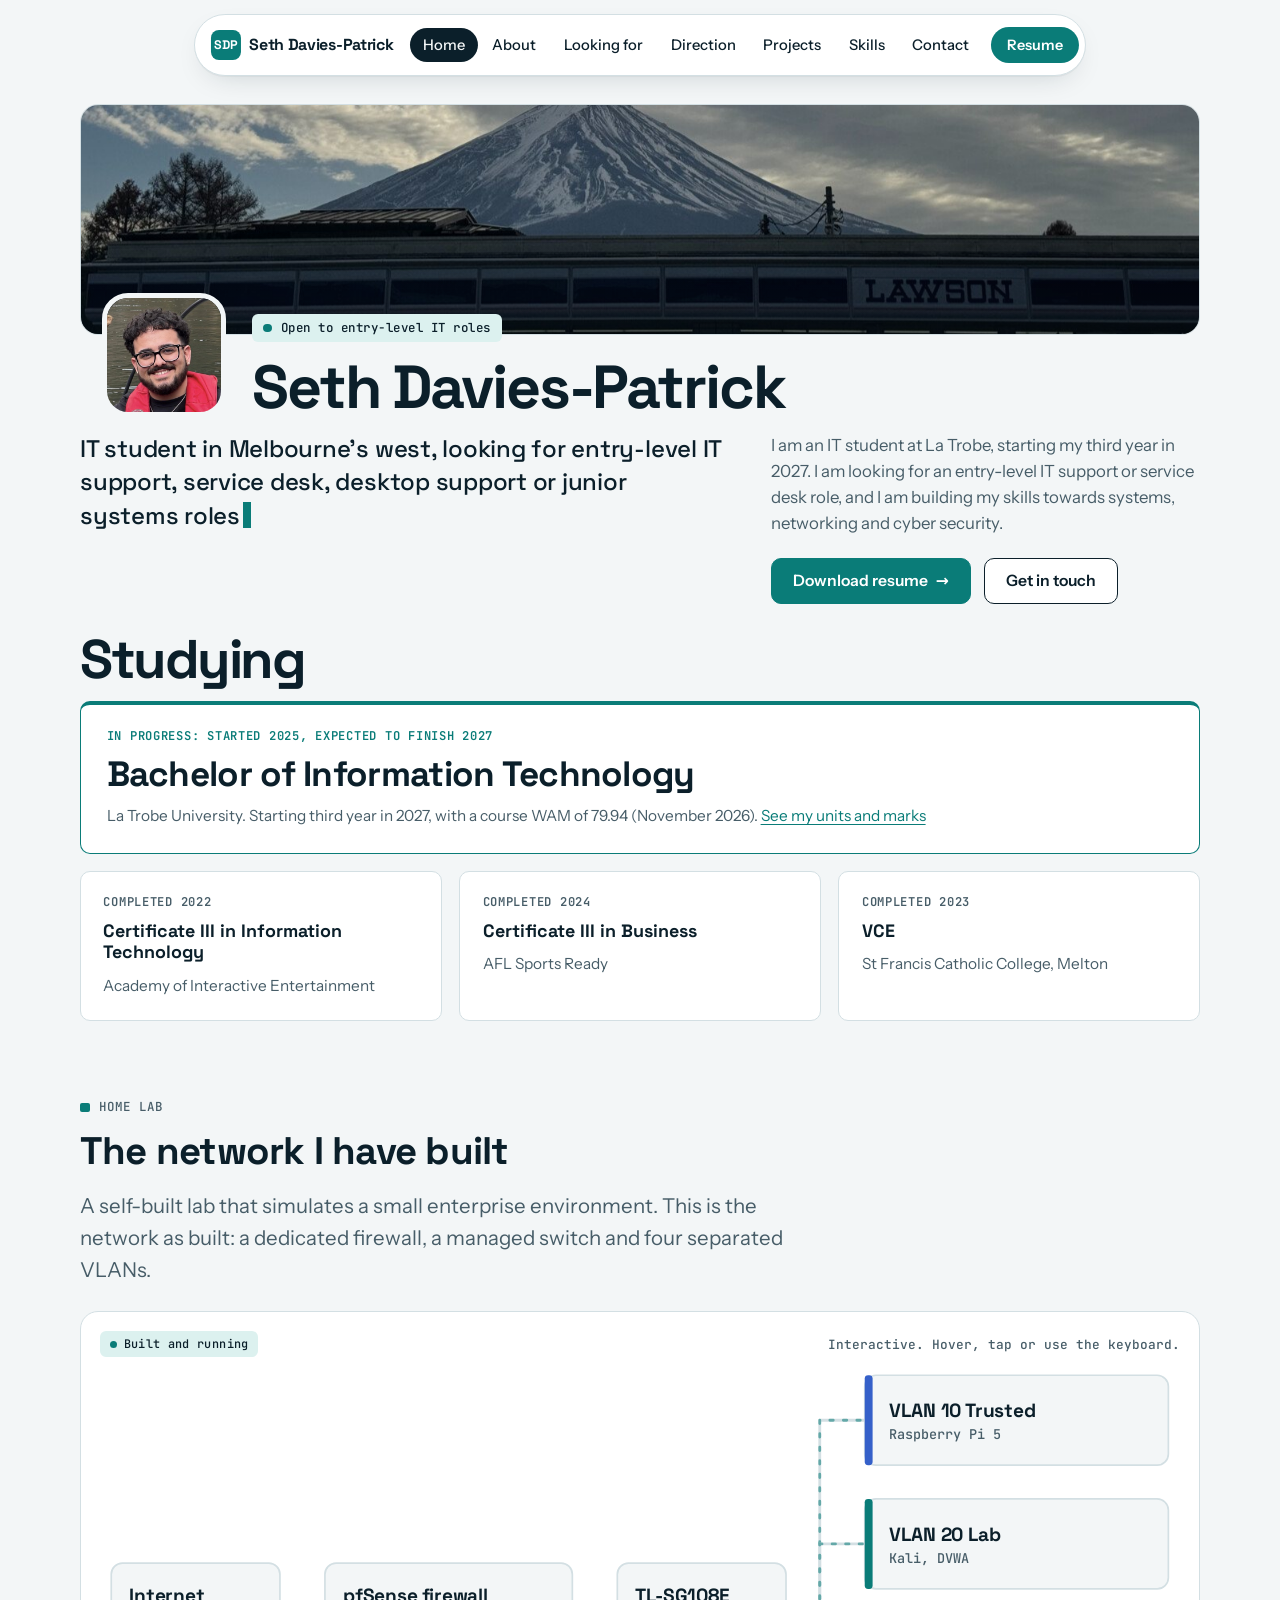
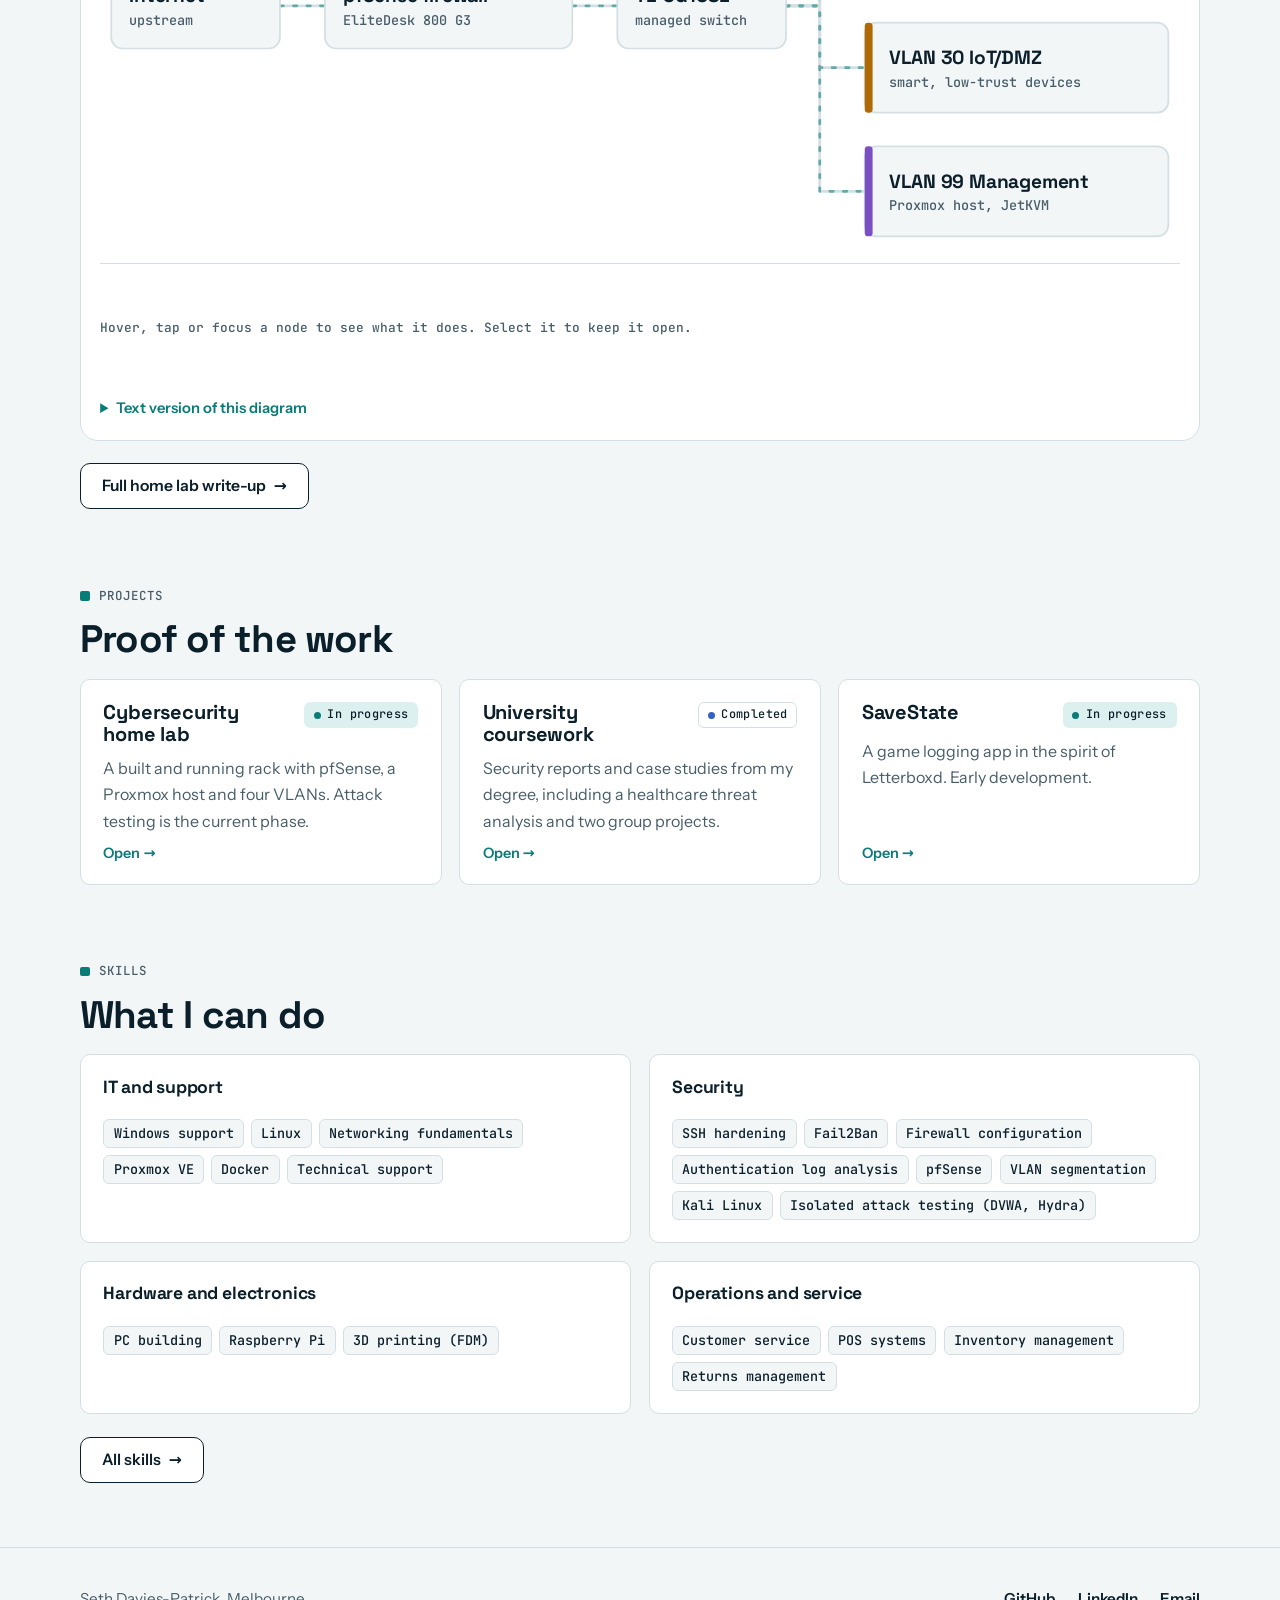
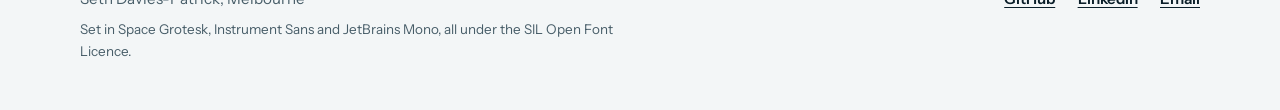
==== commit ad7c3827: "Add university units page" ====
--- a/index.html
+++ b/index.html
@@ -47,7 +47,7 @@
 <section class="section">
   <h2 class="title-lg reveal">Studying</h2>
   <div class="grid" style="gap:1.1rem">
-    <article class="card study-main static reveal"><span class="k k-live">In progress: started 2025, expected to finish 2027</span><strong>Bachelor of Information Technology</strong><span class="sub">La Trobe University. Starting third year in 2027, with a course WAM of 79.94 (November 2026).</span></article>
+    <article class="card study-main static reveal"><span class="k k-live">In progress: started 2025, expected to finish 2027</span><strong>Bachelor of Information Technology</strong><span class="sub">La Trobe University. Starting third year in 2027, with a course WAM of 79.94 (November 2026). <a href="projects/uni-coursework.html">See my units and marks</a></span></article>
     <div class="grid three">
       <a class="card reveal" href="about.html#education" style="text-decoration:none;color:inherit"><span class="k">Completed 2022</span><strong>Certificate III in Information Technology</strong><span class="sub">Academy of Interactive Entertainment</span></a>
       <a class="card reveal" style="--d:70ms;text-decoration:none;color:inherit" href="about.html#education"><span class="k">Completed 2024</span><strong>Certificate III in Business</strong><span class="sub">AFL Sports Ready</span></a>
